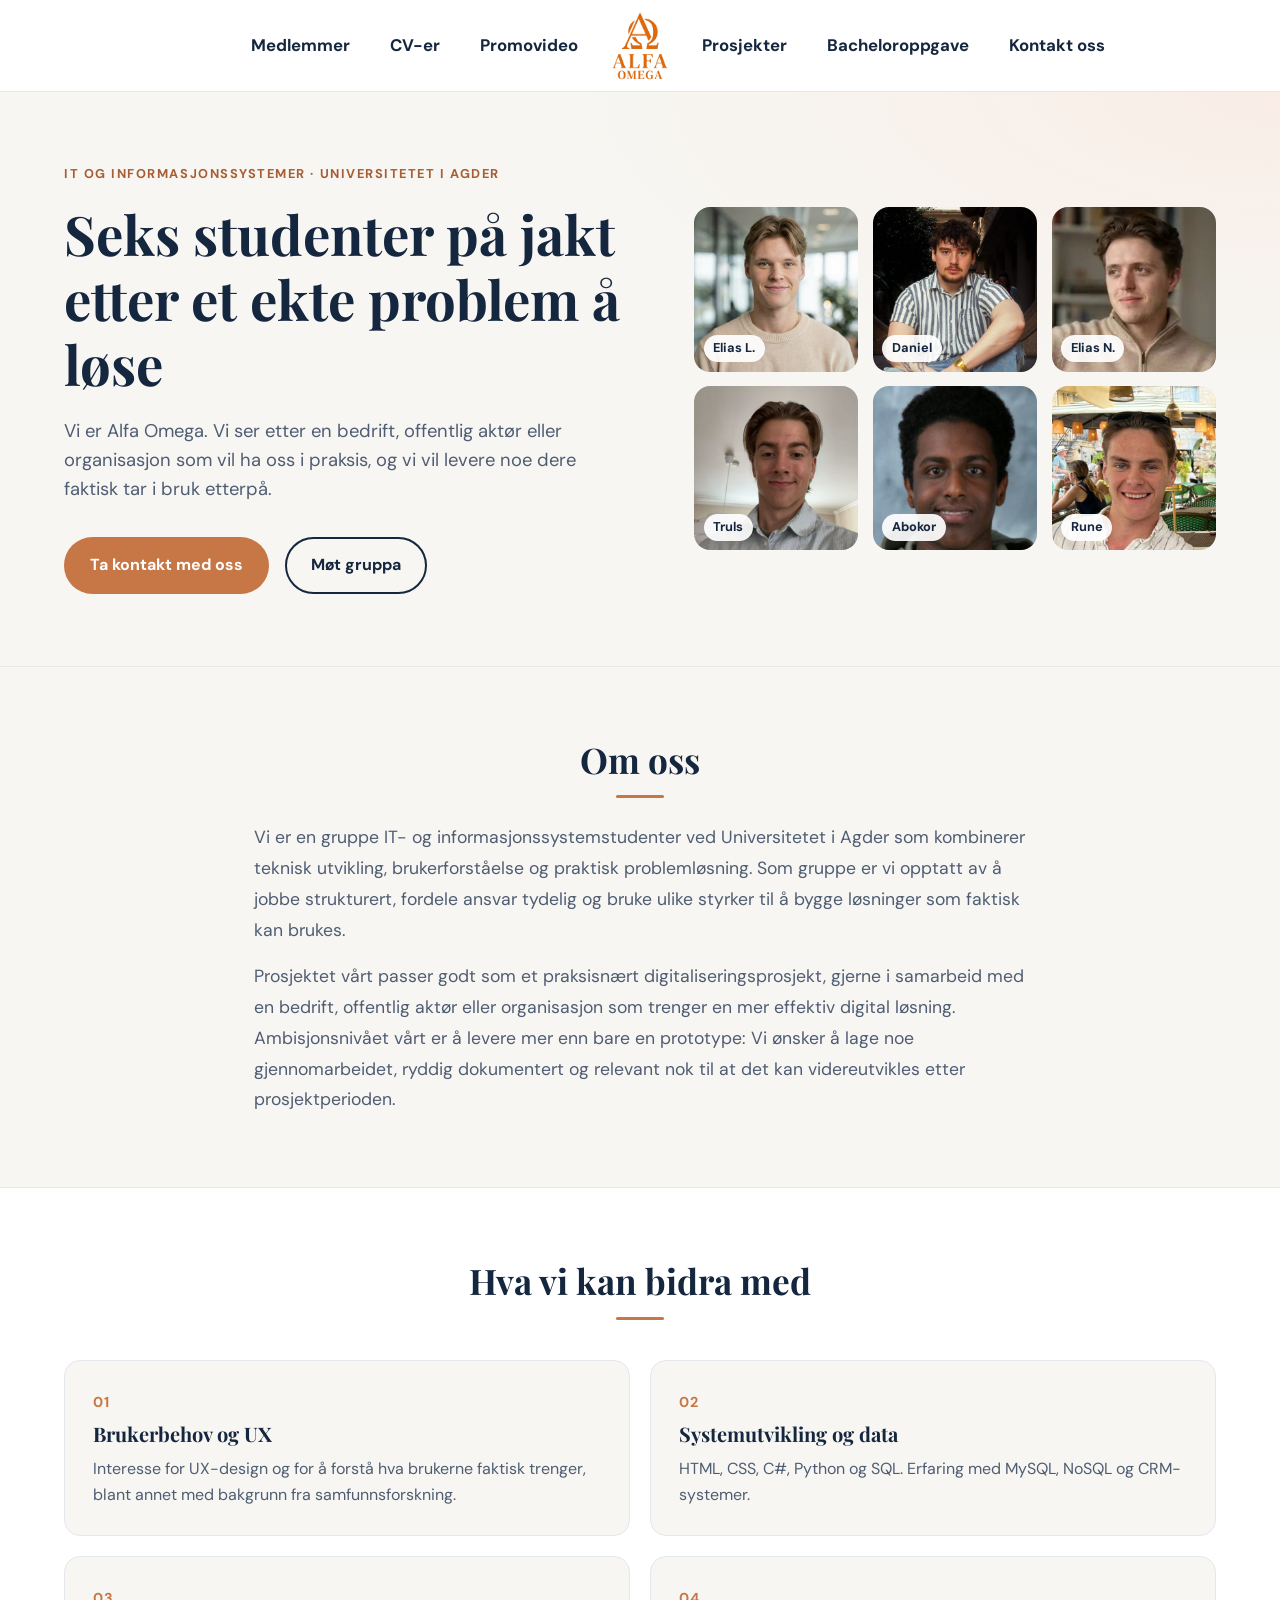
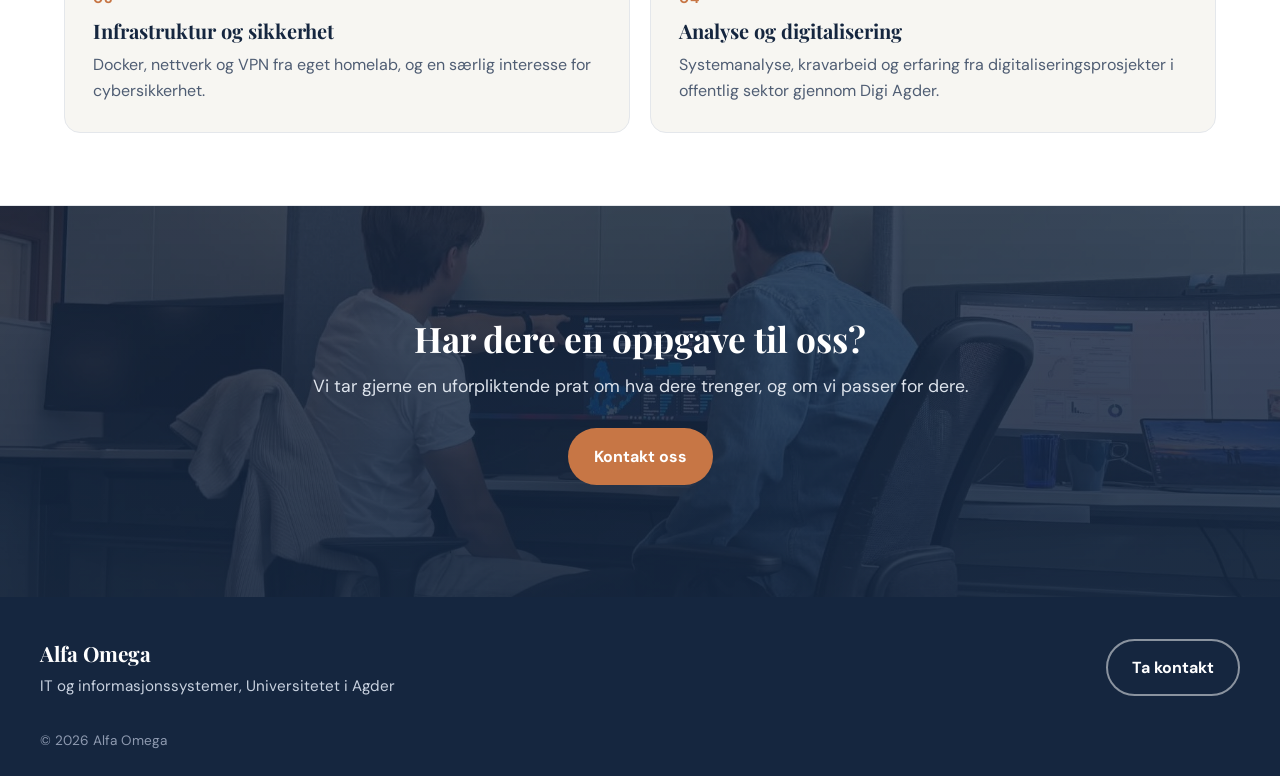
==== index.html @ c310ffa9 "Smooth overganger Smoothere overganger" ====
<!DOCTYPE html>
<html lang="no">
<head>
    <meta charset="utf-8" />
    <meta name="viewport" content="width=device-width, initial-scale=1.0" />
    <title>Alfa Omega | IT-studenter ved UiA som søker praksisbedrift</title>
    <meta name="description" content="Alfa Omega er seks IT- og informasjonssystemstudenter ved Universitetet i Agder som søker praksisbedrift." />
    <meta property="og:title" content="Alfa Omega | IT-studenter ved UiA som søker praksisbedrift" />
    <meta property="og:description" content="Alfa Omega er seks IT- og informasjonssystemstudenter ved Universitetet i Agder som søker praksisbedrift." />
    <meta property="og:image" content="https://thelyng.dev/images/opt/logo.png" />
    <meta property="og:type" content="website" />
    <meta name="theme-color" content="#15263F" />
    <link rel="icon" href="favicon.ico" />
    <link rel="preconnect" href="https://fonts.googleapis.com">
    <link rel="preconnect" href="https://fonts.gstatic.com" crossorigin>
    <link href="https://fonts.googleapis.com/css2?family=DM+Sans:opsz,wght@9..40,400..700&family=Playfair+Display:wght@600;700&display=swap" rel="stylesheet">
    <link rel="stylesheet" href="css/site.css?v=5" />
</head>
<body>
    <a class="skip-link" href="#innhold">Hopp til innhold</a>
    <header class="site-header">
        <div class="header-content">
            <nav class="site-nav site-nav-left" aria-label="Hovedmeny">
                <a href="medlemmer.html">Medlemmer</a>
                <a href="cver.html">CV-er</a>
                <a href="promovideo.html">Promovideo</a>
            </nav>
            <a class="site-logo" href="index.html" aria-label="Alfa Omega, til forsiden">
                <img src="images/opt/logo.png" alt="Alfa Omega" width="337" height="400" />
            </a>
            <nav class="site-nav site-nav-right" aria-label="Hovedmeny, fortsettelse">
                <a href="prosjekter.html">Prosjekter</a>
                <a href="bacheloroppgave.html">Bacheloroppgave</a>
                <a href="kontakt.html">Kontakt oss</a>
            </nav>
            <button class="nav-toggle" type="button" aria-expanded="false" aria-controls="hovedmeny">
                <span class="nav-toggle-bar"></span><span class="visually-hidden">Meny</span>
            </button>
        </div>
        <nav class="mobile-nav" id="hovedmeny" aria-label="Meny">
            <a href="medlemmer.html">Medlemmer</a>
            <a href="cver.html">CV-er</a>
            <a href="promovideo.html">Promovideo</a>
            <a href="prosjekter.html">Prosjekter</a>
            <a href="bacheloroppgave.html">Bacheloroppgave</a>
            <a href="kontakt.html">Kontakt oss</a>
        </nav>
    </header>

    <main id="innhold">
        <section class="hero">
            <div class="hero-inner">
                <div class="hero-text">
                    <p class="eyebrow">IT og informasjonssystemer &middot; Universitetet i Agder</p>
                    <h1>Seks studenter på jakt etter et ekte problem å løse</h1>
                    <p class="lead">Vi er Alfa Omega. Vi ser etter en bedrift, offentlig aktør eller organisasjon som vil ha oss i praksis, og vi vil levere noe dere faktisk tar i bruk etterpå.</p>
                    <div class="hero-actions">
                        <a class="btn btn-primary" href="kontakt.html">Ta kontakt med oss</a>
                        <a class="btn btn-secondary" href="medlemmer.html">Møt gruppa</a>
                    </div>
                </div>
                <div class="face-grid" aria-label="Gruppemedlemmene">
                    <a href="medlemmer.html#elias-lyng" class="face" style="--i:0"><img src="images/opt/elias-lyng-sq.jpg" alt="Elias Lyng" width="480" height="480" loading="eager" /><span>Elias L.</span></a>
                    <a href="medlemmer.html#daniel-tallaksen" class="face" style="--i:1"><img src="images/opt/daniel-tallaksen-sq.jpg" alt="Daniel Tallaksen" width="480" height="480" loading="eager" /><span>Daniel</span></a>
                    <a href="medlemmer.html#elias-norbakk" class="face" style="--i:2"><img src="images/opt/elias-norbakk-sq.jpg" alt="Elias Nikolai Norbakk" width="480" height="480" loading="eager" /><span>Elias N.</span></a>
                    <a href="medlemmer.html#truls-reime" class="face" style="--i:3"><img src="images/opt/truls-reime-sq.jpg" alt="Truls Reime" width="480" height="480" loading="eager" /><span>Truls</span></a>
                    <a href="medlemmer.html#abokor-mahamed" class="face" style="--i:4"><img src="images/opt/abokor-mahamed-sq.jpg" alt="Abokor Osman Mahamed" width="480" height="480" loading="eager" /><span>Abokor</span></a>
                    <a href="medlemmer.html#rune-kvame" class="face" style="--i:5"><img src="images/opt/rune-kvame-sq.jpg" alt="Rune Kvame" width="480" height="480" loading="eager" /><span>Rune</span></a>
                </div>
            </div>
        </section>

        <section class="section about-section">
            <div class="narrow">
                <h2 class="section-title">Om oss</h2>
                <p class="about-text">
                    Vi er en gruppe IT- og informasjonssystemstudenter ved Universitetet i Agder som kombinerer teknisk utvikling,
                    brukerforståelse og praktisk problemløsning. Som gruppe er vi opptatt av å jobbe strukturert, fordele ansvar
                    tydelig og bruke ulike styrker til å bygge løsninger som faktisk kan brukes.
                </p>
                <p class="about-text">
                    Prosjektet vårt passer godt som et praksisnært digitaliseringsprosjekt, gjerne i samarbeid med en bedrift,
                    offentlig aktør eller organisasjon som trenger en mer effektiv digital løsning. Ambisjonsnivået vårt er å levere
                    mer enn bare en prototype: Vi ønsker å lage noe gjennomarbeidet, ryddig dokumentert og relevant nok til at det
                    kan videreutvikles etter prosjektperioden.
                </p>
            </div>
        </section>

        <section class="section skills-section">
            <div class="wide">
                <h2 class="section-title">Hva vi kan bidra med</h2>
                <div class="skill-grid">
                <article class="skill-card">
                    <span class="skill-num">01</span>
                    <h3>Brukerbehov og UX</h3>
                    <p>Interesse for UX-design og for å forstå hva brukerne faktisk trenger, blant annet med bakgrunn fra samfunnsforskning.</p>
                </article>
                <article class="skill-card">
                    <span class="skill-num">02</span>
                    <h3>Systemutvikling og data</h3>
                    <p>HTML, CSS, C#, Python og SQL. Erfaring med MySQL, NoSQL og CRM-systemer.</p>
                </article>
                <article class="skill-card">
                    <span class="skill-num">03</span>
                    <h3>Infrastruktur og sikkerhet</h3>
                    <p>Docker, nettverk og VPN fra eget homelab, og en særlig interesse for cybersikkerhet.</p>
                </article>
                <article class="skill-card">
                    <span class="skill-num">04</span>
                    <h3>Analyse og digitalisering</h3>
                    <p>Systemanalyse, kravarbeid og erfaring fra digitaliseringsprosjekter i offentlig sektor gjennom Digi Agder.</p>
                </article>
                </div>
            </div>
        </section>

        <section class="section cta-band">
            <div class="narrow">
                <h2>Har dere en oppgave til oss?</h2>
                <p>Vi tar gjerne en uforpliktende prat om hva dere trenger, og om vi passer for dere.</p>
                <a class="btn btn-primary" href="kontakt.html">Kontakt oss</a>
            </div>
        </section>
    </main>

    <footer class="site-footer">
        <div class="footer-inner">
            <div>
                <strong>Alfa Omega</strong>
                <p>IT og informasjonssystemer, Universitetet i Agder</p>
            </div>
            <a class="btn btn-ghost-light" href="kontakt.html">Ta kontakt</a>
        </div>
        <p class="footer-copy">&copy; 2026 Alfa Omega</p>
    </footer>

    <script src="js/site.js?v=5"></script>
</body>
</html>
---- css/site.css ----
/* Alfa Omega, felles stilark */

:root {
    --navy: #15263F;
    --navy-2: #1E3354;
    --orange: #C77645;
    --orange-dark: #A85E34;
    --orange-soft: #F9EDE6;
    --text: #4F5D73;
    --muted: #6B7689;
    --line: #E4E7EB;
    --bg: #F7F6F2;
    --white: #FFFFFF;
    --radius: 1rem;
    --shadow: 0 18px 50px rgba(21, 38, 63, .09);
    --serif: 'Playfair Display', Georgia, serif;
    --sans: 'DM Sans', system-ui, -apple-system, 'Segoe UI', sans-serif;
}

*, *::before, *::after { box-sizing: border-box; }

html { scroll-behavior: smooth; }

body {
    margin: 0;
    font-family: var(--sans);
    font-size: 1rem;
    line-height: 1.6;
    color: var(--text);
    background-color: var(--bg);
    -webkit-font-smoothing: antialiased;
}

img { max-width: 100%; height: auto; display: block; }

h1, h2, h3 { color: var(--navy); line-height: 1.2; }

a { color: var(--orange-dark); }

:focus-visible {
    outline: 3px solid var(--orange);
    outline-offset: 3px;
    border-radius: 4px;
}

.visually-hidden {
    position: absolute !important;
    width: 1px; height: 1px;
    overflow: hidden; clip: rect(0 0 0 0);
    white-space: nowrap;
}

.skip-link {
    position: absolute;
    left: 1rem; top: -3rem;
    background: var(--navy); color: var(--white);
    padding: .6rem 1rem; border-radius: .5rem;
    z-index: 100; text-decoration: none;
}
.skip-link:focus { top: 1rem; }

/* Layout helpers */
.wide { max-width: 1200px; margin: 0 auto; padding: 0 1.5rem; }
.narrow { max-width: 820px; margin: 0 auto; padding: 0 1.5rem; }
.stack > * + * { margin-top: 1.5rem; }
.section { padding: 4.5rem 0; }

/* Animations */
@keyframes rise-in {
    from { opacity: 0; transform: translateY(18px); }
    to { opacity: 1; transform: translateY(0); }
}

.hero-text, .face {
    animation: rise-in .7s cubic-bezier(.22, 1, .36, 1) both;
}

/* Myk inntoning når elementer scrolles inn (klassene settes av js/site.js) */
.reveal {
    opacity: 0;
    transform: translate3d(0, 32px, 0);
    transition:
        opacity .55s cubic-bezier(.22, 1, .36, 1),
        transform .55s cubic-bezier(.22, 1, .36, 1);
    transition-delay: var(--delay, 0ms);
}
.reveal.is-visible { opacity: 1; transform: none; }
.reveal:not(.is-visible) { will-change: opacity, transform; }

/* Kortene beholder sin egen hover-animasjon etter at de er vist */
.reveal.is-visible.member-card, .reveal.is-visible.project-card,
.reveal.is-visible.cv-row, .reveal.is-visible.contact-card {
    transition: box-shadow .25s ease, transform .25s ease;
}

.site-header { transition: box-shadow .3s ease; }
.site-header.is-scrolled { box-shadow: 0 6px 24px rgba(21, 38, 63, .08); }


.face { animation-delay: calc(var(--i) * 70ms + 150ms); }

@media (prefers-reduced-motion: reduce) {
    *, *::before, *::after { animation: none !important; transition: none !important; }
    .reveal { opacity: 1 !important; transform: none !important; }
    html { scroll-behavior: auto; }
}

/* Buttons */
.btn {
    display: inline-flex;
    align-items: center;
    gap: .5rem;
    padding: .85rem 1.5rem;
    border-radius: 999px;
    font-family: var(--sans);
    font-weight: 700;
    font-size: 1rem;
    text-decoration: none;
    border: 2px solid transparent;
    transition: background-color .2s, color .2s, border-color .2s, transform .2s;
    cursor: pointer;
}
.btn svg { width: 1.1em; height: 1.1em; }
.btn:hover { transform: translateY(-2px); }
.btn-primary { background: var(--orange); color: var(--white); }
.btn-primary:hover { background: var(--orange-dark); }
.btn-secondary { background: transparent; color: var(--navy); border-color: var(--navy); }
.btn-secondary:hover { background: var(--navy); color: var(--white); }
.btn-ghost-light { color: var(--white); border-color: rgba(255,255,255,.5); }
.btn-ghost-light:hover { background: var(--white); color: var(--navy); }
.btn-small {
    padding: .5rem 1rem; font-size: .9rem;
    background: var(--orange-soft); color: var(--orange-dark);
}
.btn-small:hover { background: var(--orange); color: var(--white); }

.text-link {
    color: var(--orange-dark);
    font-weight: 700;
    text-decoration: none;
    border-bottom: 2px solid var(--orange-soft);
    transition: border-color .2s;
}
.text-link:hover { border-color: var(--orange); }

/* Header */
.site-header {
    position: sticky; top: 0; z-index: 50;
    background-color: #FFFFFF;
    border-bottom: 1px solid var(--line);
}

.header-content {
    display: grid;
    grid-template-columns: 1fr auto 1fr;
    align-items: center;
    gap: 2rem;
    max-width: 1300px;
    margin: 0 auto;
    padding: .6rem 1.5rem;
}

.site-logo img { height: 72px; width: auto; }

.site-nav { display: flex; gap: 2.5rem; }
.site-nav-left { justify-content: flex-end; }
.site-nav-right { justify-content: flex-start; }

.site-nav a, .mobile-nav a {
    text-decoration: none;
    font-weight: 700;
    color: var(--navy);
    font-size: 1.05rem;
    white-space: nowrap;
    position: relative;
    padding: .35rem 0;
}

.site-nav a::after {
    content: '';
    position: absolute; left: 0; bottom: 0;
    width: 100%; height: 2px;
    background-color: var(--orange);
    transform: scaleX(0);
    transform-origin: left;
    transition: transform .25s ease;
}
.site-nav a:hover, .mobile-nav a:hover { color: var(--orange-dark); }
.site-nav a:hover::after, .site-nav a[aria-current="page"]::after { transform: scaleX(1); }
.site-nav a[aria-current="page"], .mobile-nav a[aria-current="page"] { color: var(--orange-dark); }

.nav-toggle {
    display: none;
    width: 44px; height: 44px;
    border: 0; background: transparent;
    cursor: pointer; position: relative;
    justify-self: end;
}
.nav-toggle-bar, .nav-toggle-bar::before, .nav-toggle-bar::after {
    position: absolute; left: 10px; width: 24px; height: 2px;
    background: var(--navy); border-radius: 2px;
    transition: transform .25s, opacity .2s;
}
.nav-toggle-bar { top: 21px; }
.nav-toggle-bar::before, .nav-toggle-bar::after { content: ''; left: 0; }
.nav-toggle-bar::before { top: -7px; }
.nav-toggle-bar::after { top: 7px; }
.nav-toggle[aria-expanded="true"] .nav-toggle-bar { background: transparent; }
.nav-toggle[aria-expanded="true"] .nav-toggle-bar::before { transform: translateY(7px) rotate(45deg); }
.nav-toggle[aria-expanded="true"] .nav-toggle-bar::after { transform: translateY(-7px) rotate(-45deg); }

.mobile-nav { display: none; }

@media (max-width: 1100px) {
    .header-content { gap: 1.25rem; }
    .site-nav { gap: 1.25rem; }
    .site-nav a { font-size: .95rem; }
    .site-logo img { height: 60px; }
}

@media (max-width: 760px) {
    .header-content { grid-template-columns: auto 1fr; }
    .site-nav-left, .site-nav-right { display: none; }
    .site-logo img { height: 52px; }
    .nav-toggle { display: block; }
    .mobile-nav {
        position: absolute; left: 0; right: 0; top: 100%;
        flex-direction: column;
        background: var(--white);
        border-bottom: 1px solid var(--line);
        box-shadow: var(--shadow);
        padding: .5rem 1.5rem 1rem;
    }
    .mobile-nav.is-open { display: flex; }
    .mobile-nav a { padding: .85rem 0; border-bottom: 1px solid var(--line); }
    .mobile-nav a:last-child { border-bottom: 0; }
}

/* Hero */
.hero {
    background:
        radial-gradient(1000px 400px at 100% 0%, var(--orange-soft), transparent 70%),
        var(--bg);
    border-bottom: 1px solid var(--line);
}
.hero-inner {
    max-width: 1200px; margin: 0 auto;
    padding: 4.5rem 1.5rem;
    display: grid;
    grid-template-columns: 1.1fr 1fr;
    gap: 3.5rem;
    align-items: center;
}
.eyebrow {
    text-transform: uppercase;
    letter-spacing: .12em;
    font-size: .8rem;
    font-weight: 700;
    color: var(--orange-dark);
    margin: 0 0 1rem;
}
.hero h1 {
    font-family: var(--serif);
    font-size: clamp(2.2rem, 4.5vw, 3.4rem);
    margin: 0 0 1.25rem;
}
.lead { font-size: 1.15rem; max-width: 34rem; margin: 0 0 2rem; }
.hero-actions { display: flex; gap: 1rem; flex-wrap: wrap; }

.face-grid {
    display: grid;
    grid-template-columns: repeat(3, 1fr);
    gap: .9rem;
}
.face {
    position: relative;
    display: block;
    border-radius: var(--radius);
    overflow: hidden;
    aspect-ratio: 1;
    background: var(--line);
    text-decoration: none;
}
.face:nth-child(3n+2) { transform: translateY(1.5rem); }
.face img { width: 100%; height: 100%; object-fit: cover; transition: transform .4s ease; }
.face span {
    position: absolute; left: .6rem; bottom: .6rem;
    background: rgba(255,255,255,.92);
    color: var(--navy);
    font-weight: 700; font-size: .8rem;
    padding: .2rem .6rem; border-radius: 999px;
}
.face:hover img { transform: scale(1.05); }

@media (max-width: 860px) {
    .hero-inner { grid-template-columns: 1fr; padding: 3rem 1.25rem; gap: 2.5rem; }
    .face:nth-child(3n+2) { transform: none; }
    .face-grid { gap: .6rem; }
}

/* Sections */
.section-title {
    font-family: var(--serif);
    font-size: clamp(1.7rem, 3vw, 2.2rem);
    text-align: center;
    margin: 0 0 1.5rem;
}
.section-title::after {
    content: '';
    display: block;
    width: 48px; height: 3px;
    margin: .9rem auto 0;
    background: var(--orange);
    border-radius: 2px;
}

.about-text { font-size: 1.1rem; line-height: 1.75; margin: 0; }
.about-text + .about-text { margin-top: 1rem; }

.skills-section { background: var(--white); border-top: 1px solid var(--line); border-bottom: 1px solid var(--line); }
.skill-grid {
    display: grid;
    grid-template-columns: repeat(2, 1fr);
    gap: 1.25rem;
    margin-top: 2.5rem;
}
.skill-card {
    background: var(--bg);
    border: 1px solid var(--line);
    border-radius: var(--radius);
    padding: 1.75rem;
}
.skill-card h3 { font-family: var(--serif); font-size: 1.25rem; margin: .5rem 0 .6rem; }
.skill-card p { margin: 0; }
.skill-num { font-weight: 700; color: var(--orange); font-size: .9rem; letter-spacing: .08em; }
.skill-who { margin-top: 1rem !important; font-size: .85rem; color: var(--muted); font-weight: 700; }

.cta-band {
    background:
        linear-gradient(rgba(21, 38, 63, .80), rgba(21, 38, 63, .90)),
        url('../images/opt/praksis.jpg') center 45% / cover no-repeat,
        var(--navy);
    color: #DDE3EC;
    text-align: center;
    padding: 7rem 0;
}
.cta-band h2 { color: var(--white); font-family: var(--serif); font-size: clamp(1.7rem, 3vw, 2.2rem); margin: 0 0 .75rem; }
.cta-band p { margin: 0 0 1.75rem; font-size: 1.1rem; }

/* Page head */
.page-head { text-align: center; padding: 3.5rem 1.5rem 2.5rem; }
.page-title {
    font-family: var(--serif);
    font-size: clamp(2rem, 4vw, 2.75rem);
    margin: 0;
}
.page-intro { max-width: 38rem; margin: 1rem auto 0; font-size: 1.1rem; }
main { padding-bottom: 0; }
.page-head + .wide, .page-head + .narrow, .page-head + .cv-list { padding-bottom: 4.5rem; }

/* Members */
.member-card {
    display: flex;
    gap: 2.25rem;
    align-items: flex-start;
    padding: 2rem;
    background: var(--white);
    border: 1px solid var(--line);
    border-radius: var(--radius);
    transition: box-shadow .25s ease, transform .25s ease;
    scroll-margin-top: 110px;
}
.member-card:hover { box-shadow: var(--shadow); transform: translateY(-3px); }
.member-card:target { border-color: var(--orange); box-shadow: 0 0 0 3px var(--orange-soft); }

.member-photo-col { display: flex; flex-direction: column; align-items: center; flex-shrink: 0; }
.member-photo { width: 180px; height: 180px; object-fit: cover; border-radius: .75rem; }

.member-info { flex: 1; min-width: 0; }
.member-name { font-family: var(--serif); font-size: 1.6rem; margin: 0 0 .25rem; }
.member-role { color: var(--orange-dark); font-weight: 700; margin: 0 0 1rem; }
.member-bio { margin: 0 0 1rem; }

.social-links { display: flex; gap: .6rem; margin-top: 1rem; }
.social-links a {
    display: grid; place-items: center;
    width: 40px; height: 40px;
    border-radius: 50%;
    color: var(--navy);
    background: var(--bg);
    border: 1px solid var(--line);
    transition: background-color .2s, color .2s;
}
.social-links a svg { width: 18px; height: 18px; }
.social-links a:hover { background: var(--navy); color: var(--white); }

@media (max-width: 680px) {
    .member-card { flex-direction: column; align-items: center; text-align: center; padding: 1.5rem; }
    .member-photo { width: 150px; height: 150px; }
    .member-bio { text-align: left; }
}

/* CV and contact lists */
.cv-list, .contact-list {
    max-width: 820px; margin: 0 auto;
    padding: 0 1.5rem;
    display: flex; flex-direction: column; gap: 1rem;
}
.contact-list { padding: 0; }
.cv-row, .contact-card {
    display: flex;
    align-items: center;
    gap: 1.25rem;
    background: var(--white);
    border: 1px solid var(--line);
    border-radius: var(--radius);
    padding: 1rem 1.5rem;
    transition: box-shadow .25s ease, transform .25s ease;
}
.cv-row:hover, .contact-card:hover { box-shadow: var(--shadow); transform: translateY(-3px); }
.cv-avatar { width: 56px; height: 56px; border-radius: 50%; object-fit: cover; flex-shrink: 0; }
.cv-meta { flex: 1; display: flex; flex-direction: column; min-width: 0; }
.cv-name { font-weight: 700; color: var(--navy); font-size: 1.05rem; }
.cv-focus { font-size: .9rem; color: var(--muted); }
.cv-actions { display: flex; align-items: center; gap: 1.25rem; }

@media (max-width: 560px) {
    .cv-row, .contact-card { flex-wrap: wrap; padding: 1rem; }
    .cv-actions, .contact-card .btn { width: 100%; justify-content: flex-end; }
    .contact-card .btn { justify-content: center; }
}

/* Projects */
.project-section + .project-section { margin-top: 3rem; }
.project-section-title {
    font-family: var(--serif);
    font-size: 1.5rem;
    margin: 0 0 1.25rem;
    padding-bottom: .5rem;
    border-bottom: 2px solid var(--orange);
    display: inline-block;
}
.project-section { text-align: center; }
.project-grid {
    display: flex;
    flex-wrap: wrap;
    justify-content: center;
    gap: 1.25rem;
    text-align: left;
}
.project-grid .project-card { flex: 0 1 380px; }
.project-card {
    display: flex; flex-direction: column;
    background: var(--white);
    border: 1px solid var(--line);
    border-top: 4px solid var(--orange);
    border-radius: var(--radius);
    padding: 1.75rem;
    transition: box-shadow .25s ease, transform .25s ease;
}
.project-card:hover { box-shadow: var(--shadow); transform: translateY(-3px); }
.project-tag {
    align-self: flex-start;
    font-size: .75rem; font-weight: 700; letter-spacing: .06em; text-transform: uppercase;
    color: var(--orange-dark); background: var(--orange-soft);
    padding: .25rem .65rem; border-radius: 999px;
}
.project-name { font-family: var(--serif); font-size: 1.3rem; margin: 1rem 0 .5rem; }
.project-description { margin: 0 0 1.25rem; flex: 1; }
.project-who { margin: 0; font-size: .85rem; font-weight: 700; color: var(--muted); }

/* Coming soon */
.soon-card {
    background: var(--white);
    border: 1px dashed #CDD3DC;
    border-radius: var(--radius);
    padding: 2.5rem 2rem;
    text-align: center;
}
.soon-card p { font-size: 1.1rem; margin: 0 0 1.5rem; }
.soon-card .soon-label {
    font-size: .8rem; font-weight: 700; letter-spacing: .12em; text-transform: uppercase;
    color: var(--orange-dark); margin-bottom: .75rem;
}

/* Footer */
.site-footer { background: var(--navy); color: #C9D2E0; padding: 2.5rem 1.5rem 1.5rem; }
.footer-inner {
    max-width: 1200px; margin: 0 auto;
    display: flex; justify-content: space-between; align-items: center; gap: 1.5rem; flex-wrap: wrap;
}
.footer-inner strong { color: var(--white); font-family: var(--serif); font-size: 1.3rem; }
.footer-inner p { margin: .25rem 0 0; font-size: .95rem; }
.footer-copy { max-width: 1200px; margin: 2rem auto 0; font-size: .85rem; color: #8E9AB0; }

@media (max-width: 640px) {
    .skill-grid { grid-template-columns: 1fr; }
}
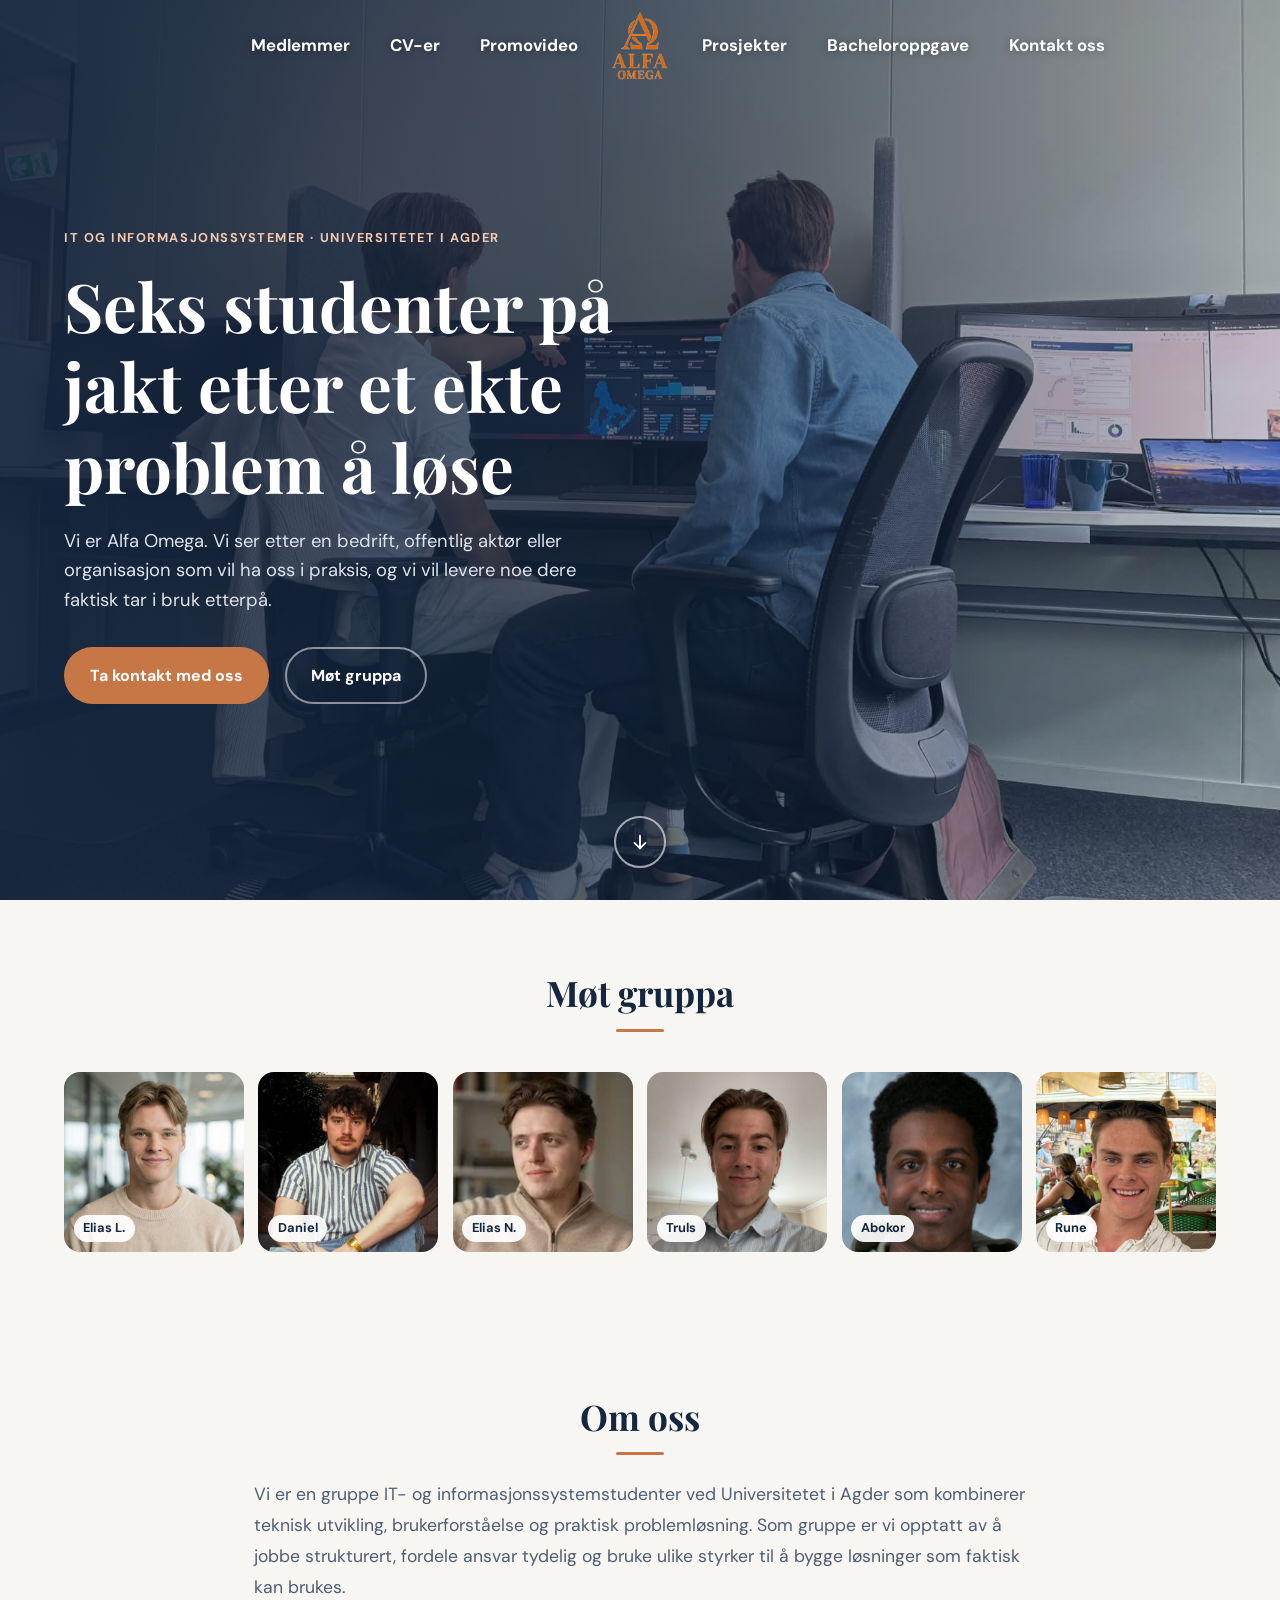
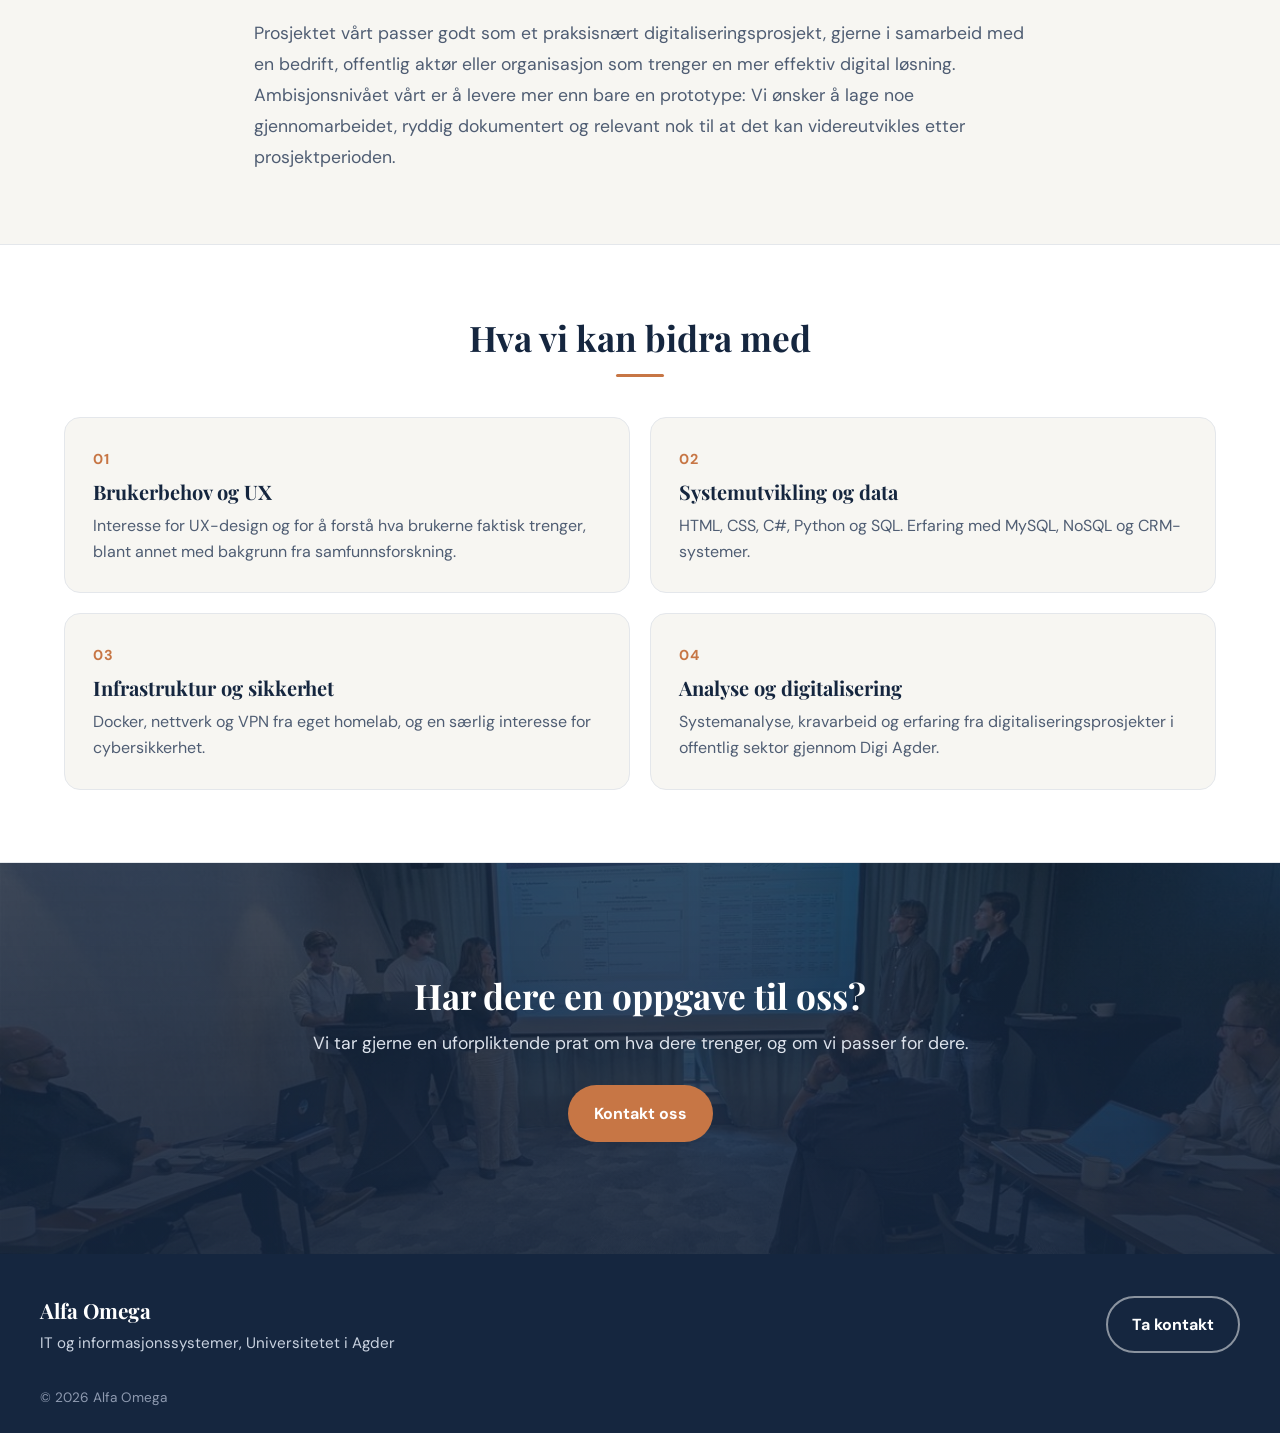
==== commit 7054dc5a: "ny forside ny forside" ====
--- a/index.html
+++ b/index.html
@@ -14,11 +14,11 @@
     <link rel="preconnect" href="https://fonts.googleapis.com">
     <link rel="preconnect" href="https://fonts.gstatic.com" crossorigin>
     <link href="https://fonts.googleapis.com/css2?family=DM+Sans:opsz,wght@9..40,400..700&family=Playfair+Display:wght@600;700&display=swap" rel="stylesheet">
-    <link rel="stylesheet" href="css/site.css?v=5" />
+    <link rel="stylesheet" href="css/site.css?v=11" />
 </head>
 <body>
     <a class="skip-link" href="#innhold">Hopp til innhold</a>
-    <header class="site-header">
+    <header class="site-header site-header--overlay">
         <div class="header-content">
             <nav class="site-nav site-nav-left" aria-label="Hovedmeny">
                 <a href="medlemmer.html">Medlemmer</a>
@@ -48,7 +48,7 @@
     </header>
 
     <main id="innhold">
-        <section class="hero">
+        <section class="hero hero--photo">
             <div class="hero-inner">
                 <div class="hero-text">
                     <p class="eyebrow">IT og informasjonssystemer &middot; Universitetet i Agder</p>
@@ -56,10 +56,19 @@
                     <p class="lead">Vi er Alfa Omega. Vi ser etter en bedrift, offentlig aktør eller organisasjon som vil ha oss i praksis, og vi vil levere noe dere faktisk tar i bruk etterpå.</p>
                     <div class="hero-actions">
                         <a class="btn btn-primary" href="kontakt.html">Ta kontakt med oss</a>
-                        <a class="btn btn-secondary" href="medlemmer.html">Møt gruppa</a>
+                        <a class="btn btn-ghost-light" href="medlemmer.html">Møt gruppa</a>
                     </div>
                 </div>
-                <div class="face-grid" aria-label="Gruppemedlemmene">
+            </div>
+            <a class="scroll-down" href="#gruppa" aria-label="Scroll ned til gruppa">
+                <svg viewBox="0 0 24 24" aria-hidden="true"><path fill="none" stroke="currentColor" stroke-width="2" stroke-linecap="round" stroke-linejoin="round" d="M12 5v14m0 0 6-6m-6 6-6-6"/></svg>
+            </a>
+        </section>
+
+        <section class="section team-section" id="gruppa">
+            <div class="wide">
+                <h2 class="section-title">Møt gruppa</h2>
+                <div class="face-grid face-grid--row" aria-label="Gruppemedlemmene">
                     <a href="medlemmer.html#elias-lyng" class="face" style="--i:0"><img src="images/opt/elias-lyng-sq.jpg" alt="Elias Lyng" width="480" height="480" loading="eager" /><span>Elias L.</span></a>
                     <a href="medlemmer.html#daniel-tallaksen" class="face" style="--i:1"><img src="images/opt/daniel-tallaksen-sq.jpg" alt="Daniel Tallaksen" width="480" height="480" loading="eager" /><span>Daniel</span></a>
                     <a href="medlemmer.html#elias-norbakk" class="face" style="--i:2"><img src="images/opt/elias-norbakk-sq.jpg" alt="Elias Nikolai Norbakk" width="480" height="480" loading="eager" /><span>Elias N.</span></a>
@@ -135,6 +144,6 @@
         <p class="footer-copy">&copy; 2026 Alfa Omega</p>
     </footer>
 
-    <script src="js/site.js?v=5"></script>
+    <script src="js/site.js?v=11"></script>
 </body>
 </html>
--- a/css/site.css
+++ b/css/site.css
@@ -338,7 +338,7 @@
 .cta-band {
     background:
         linear-gradient(rgba(21, 38, 63, .80), rgba(21, 38, 63, .90)),
-        url('../images/opt/praksis.jpg') center 45% / cover no-repeat,
+        url('../images/opt/presentasjon.jpg') center 40% / cover no-repeat,
         var(--navy);
     color: #DDE3EC;
     text-align: center;
@@ -496,3 +496,91 @@
 @media (max-width: 640px) {
     .skill-grid { grid-template-columns: 1fr; }
 }
+
+/* Toppbilde på prosjektsiden */
+.page-head-photo {
+    background:
+        linear-gradient(rgba(21, 38, 63, .72), rgba(21, 38, 63, .86)),
+        url('../images/opt/presentasjon.jpg') center 35% / cover no-repeat,
+        var(--navy);
+    padding: 7rem 1.5rem 6rem;
+    margin-bottom: 3.5rem;
+}
+.page-head-photo .page-title { color: var(--white); }
+.page-head-photo .page-intro { color: #DDE3EC; }
+@media (max-width: 680px) {
+    .page-head-photo { padding: 4.5rem 1.25rem 4rem; margin-bottom: 2.5rem; }
+}
+
+.cv-pending {
+    font-size: .85rem; font-weight: 700;
+    color: var(--muted);
+    background: var(--bg);
+    border: 1px dashed #CDD3DC;
+    padding: .45rem .9rem; border-radius: 999px;
+}
+
+/* Forside: stort bilde bak toppen, menyen ligger oppå bildet */
+.site-header--overlay {
+    position: fixed; left: 0; right: 0; top: 0;
+    background-color: transparent;
+    border-bottom-color: transparent;
+    transition: background-color .3s ease, box-shadow .3s ease, border-color .3s ease;
+}
+.site-header--overlay:not(.is-scrolled) .site-nav a { color: var(--white); text-shadow: 0 1px 8px rgba(0,0,0,.35); }
+.site-header--overlay:not(.is-scrolled) .site-nav a:hover,
+.site-header--overlay:not(.is-scrolled) .site-nav a[aria-current="page"] { color: #F3C9AE; }
+.site-header--overlay:not(.is-scrolled) .nav-toggle-bar,
+.site-header--overlay:not(.is-scrolled) .nav-toggle-bar::before,
+.site-header--overlay:not(.is-scrolled) .nav-toggle-bar::after { background: var(--white); }
+.site-header--overlay:not(.is-scrolled) .nav-toggle[aria-expanded="true"] .nav-toggle-bar { background: transparent; }
+.site-header--overlay.is-scrolled { background-color: var(--white); border-bottom-color: var(--line); }
+
+.hero--photo {
+    position: relative;
+    min-height: 100vh;
+    min-height: 100svh;
+    display: flex;
+    align-items: center;
+    color: #E6EBF2;
+    border-bottom: 0;
+    background:
+        linear-gradient(90deg, rgba(21, 38, 63, .92) 0%, rgba(21, 38, 63, .72) 45%, rgba(21, 38, 63, .25) 100%),
+        url('../images/opt/praksis.jpg') 70% center / cover no-repeat,
+        var(--navy);
+}
+.hero--photo .hero-inner { display: block; width: 100%; padding-top: 8rem; padding-bottom: 6rem; }
+.hero--photo .hero-text { max-width: 640px; }
+.hero--photo h1 { color: var(--white); font-size: clamp(2.4rem, 5.5vw, 4.2rem); }
+.hero--photo .eyebrow { color: #F3C9AE; }
+.hero--photo .lead { color: #DDE3EC; }
+
+.scroll-down {
+    position: absolute; left: 50%; bottom: 2rem;
+    transform: translateX(-50%);
+    width: 52px; height: 52px;
+    display: grid; place-items: center;
+    border: 2px solid rgba(255,255,255,.6);
+    border-radius: 50%;
+    color: var(--white);
+    animation: bob 2.2s ease-in-out infinite;
+}
+.scroll-down svg { width: 22px; height: 22px; }
+.scroll-down:hover { background: rgba(255,255,255,.12); }
+@keyframes bob { 0%, 100% { transform: translate(-50%, 0); } 50% { transform: translate(-50%, 6px); } }
+
+.team-section { background: var(--bg); }
+.face-grid--row { grid-template-columns: repeat(6, 1fr); margin-top: 2.5rem; }
+.face-grid--row .face:nth-child(3n+2) { transform: none; }
+@media (max-width: 960px) { .face-grid--row { grid-template-columns: repeat(3, 1fr); } }
+
+@media (max-width: 760px) {
+    .hero--photo {
+        background:
+            linear-gradient(180deg, rgba(21, 38, 63, .78), rgba(21, 38, 63, .9)),
+            url('../images/opt/praksis.jpg') 65% center / cover no-repeat,
+            var(--navy);
+    }
+    .hero--photo .hero-inner { padding-top: 7rem; }
+}
+
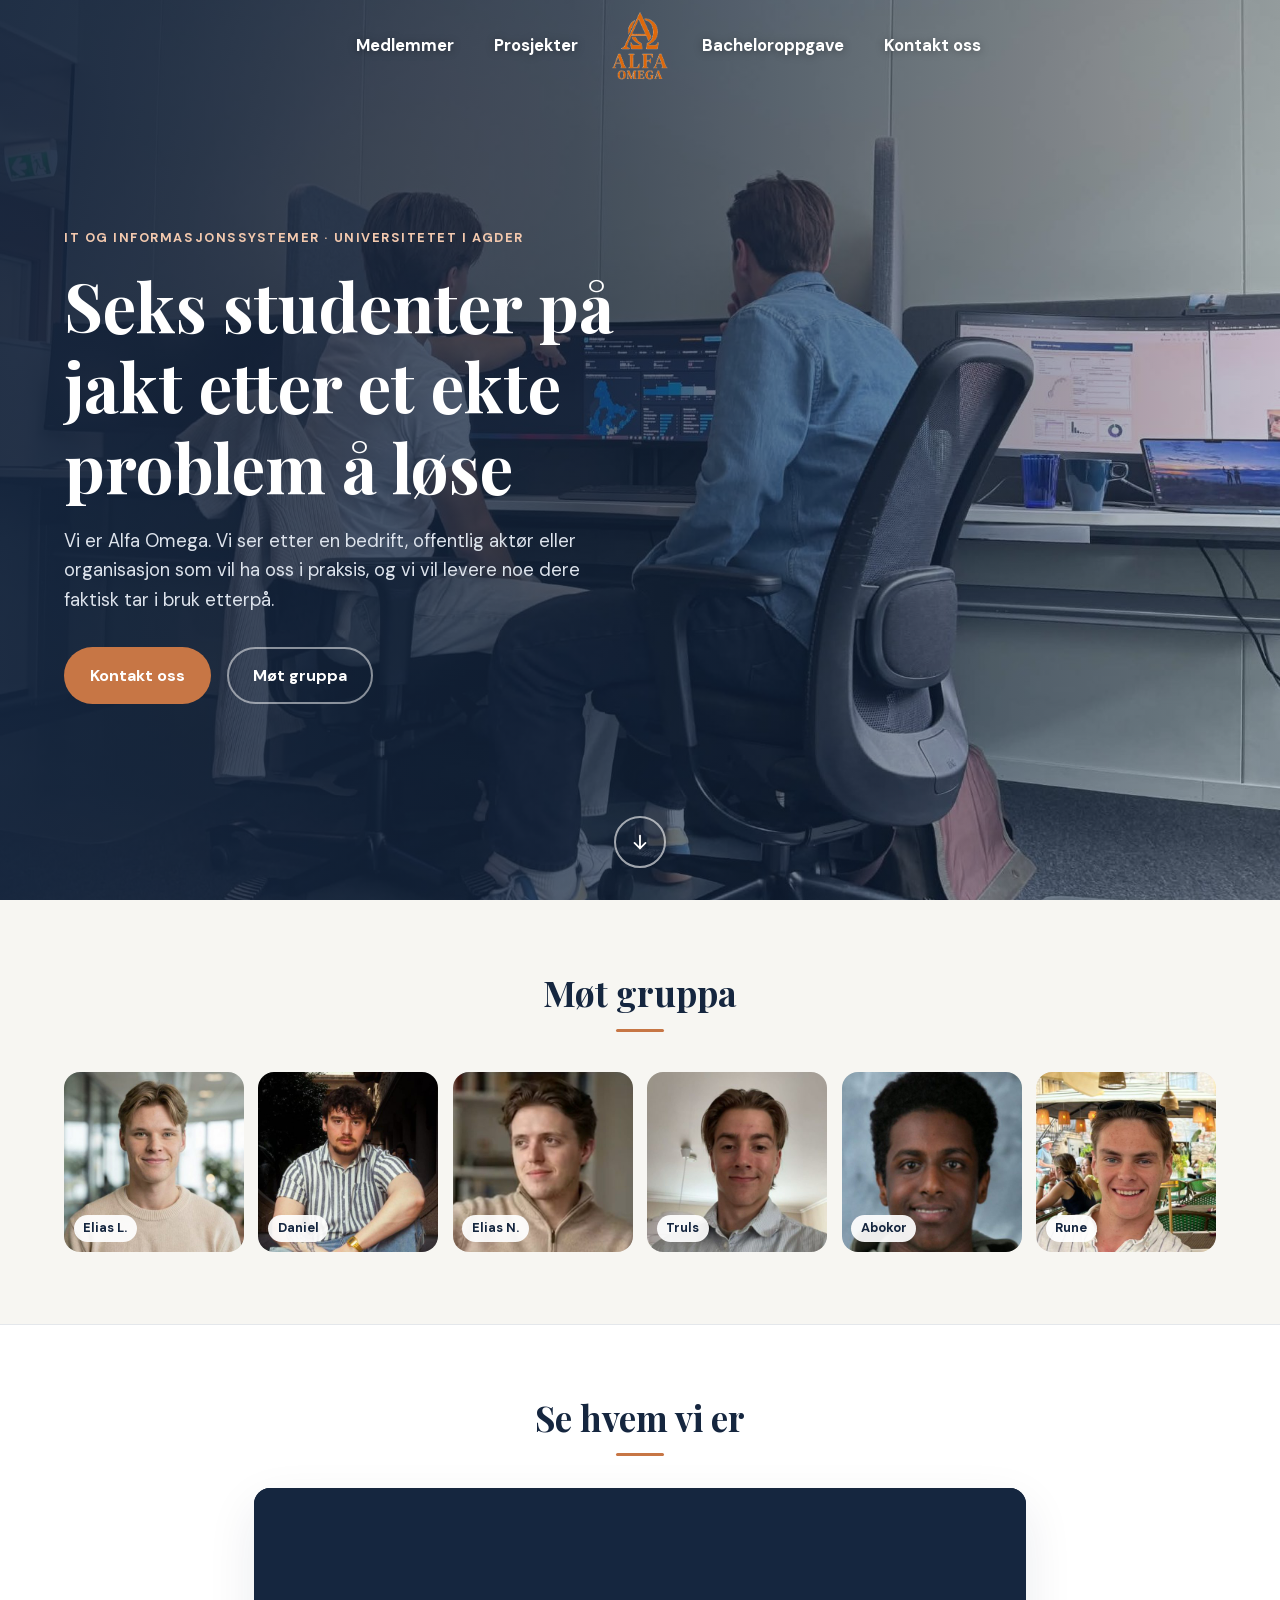
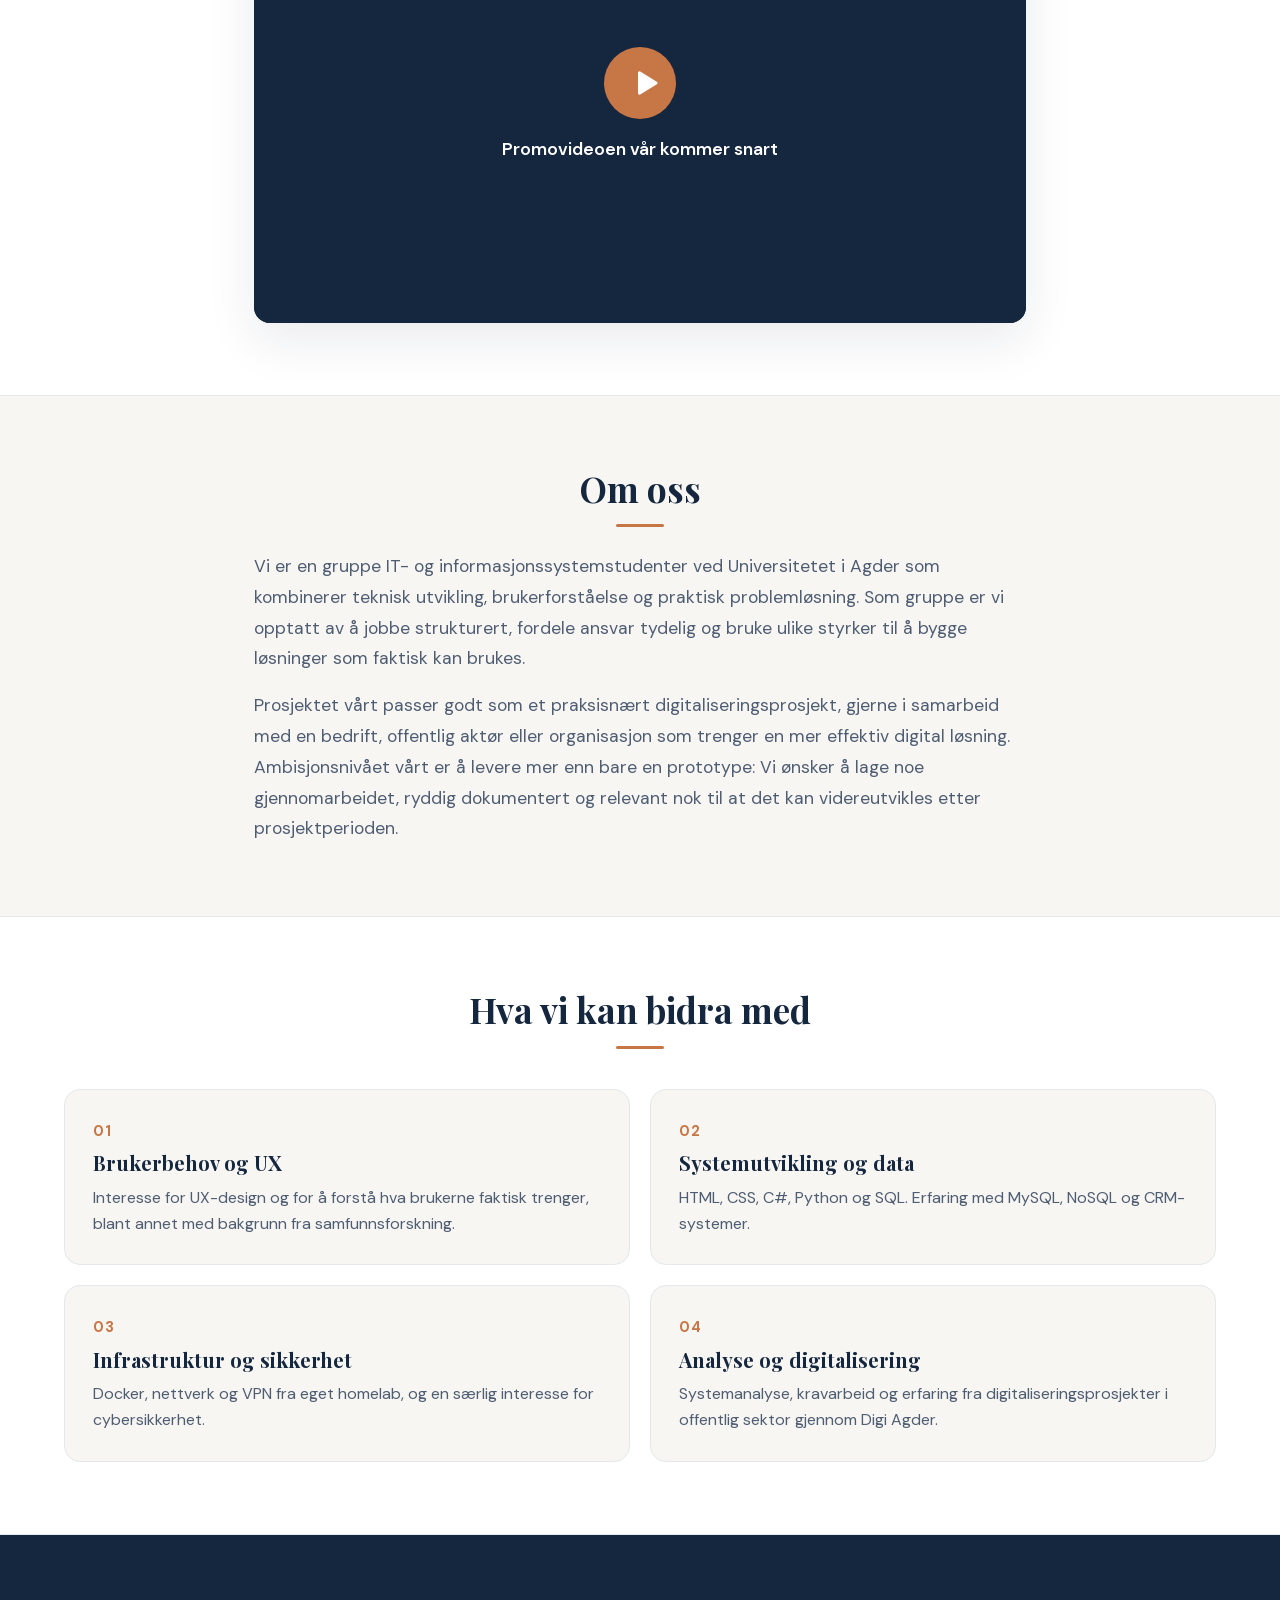
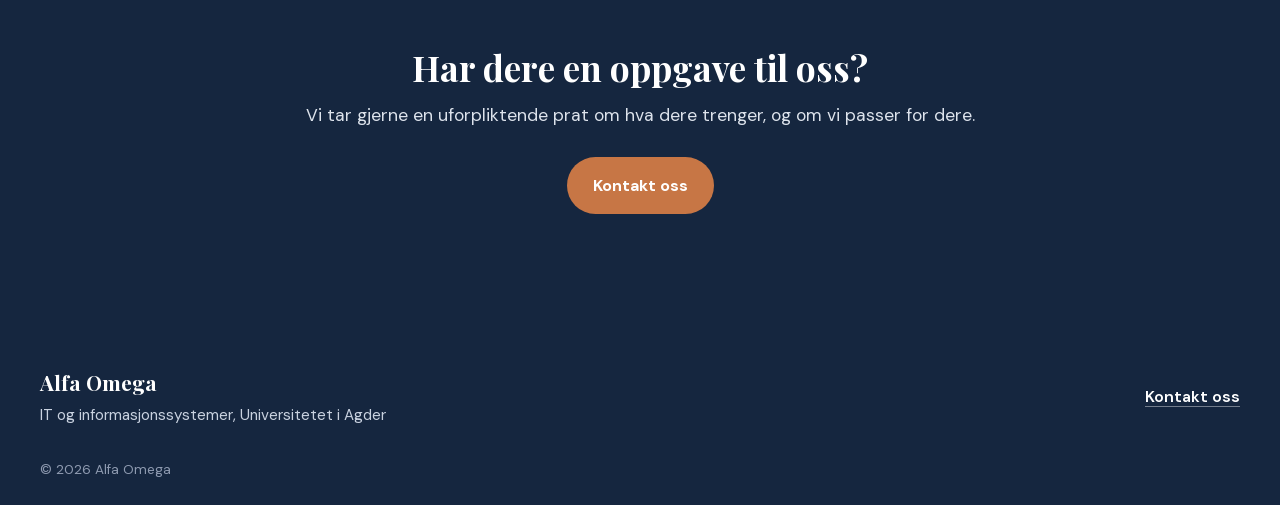
==== commit dea62e7b: "Opprydding og forbedringer av nettsiden - Fjerner CV-siden, promovideosiden og alle CV-filer - Menye" ====
--- a/index.html
+++ b/index.html
@@ -10,11 +10,13 @@
     <meta property="og:image" content="https://thelyng.dev/images/opt/logo.png" />
     <meta property="og:type" content="website" />
     <meta name="theme-color" content="#15263F" />
-    <link rel="icon" href="favicon.ico" />
-    <link rel="preconnect" href="https://fonts.googleapis.com">
-    <link rel="preconnect" href="https://fonts.gstatic.com" crossorigin>
-    <link href="https://fonts.googleapis.com/css2?family=DM+Sans:opsz,wght@9..40,400..700&family=Playfair+Display:wght@600;700&display=swap" rel="stylesheet">
-    <link rel="stylesheet" href="css/site.css?v=11" />
+    <link rel="icon" href="favicon.ico?v=2" sizes="any" />
+    <link rel="icon" href="images/favicon-32.png?v=2" type="image/png" sizes="32x32" />
+    <link rel="icon" href="images/icon-192.png?v=2" type="image/png" sizes="192x192" />
+    <link rel="apple-touch-icon" href="images/apple-touch-icon.png?v=2" />
+    <link rel="preload" href="fonts/dm-sans-latin.woff2" as="font" type="font/woff2" crossorigin>
+    <link rel="preload" href="fonts/playfair-display-latin.woff2" as="font" type="font/woff2" crossorigin>
+    <link rel="stylesheet" href="css/site.css?v=15" />
 </head>
 <body>
     <a class="skip-link" href="#innhold">Hopp til innhold</a>
@@ -22,14 +24,12 @@
         <div class="header-content">
             <nav class="site-nav site-nav-left" aria-label="Hovedmeny">
                 <a href="medlemmer.html">Medlemmer</a>
-                <a href="cver.html">CV-er</a>
-                <a href="promovideo.html">Promovideo</a>
+                <a href="prosjekter.html">Prosjekter</a>
             </nav>
             <a class="site-logo" href="index.html" aria-label="Alfa Omega, til forsiden">
                 <img src="images/opt/logo.png" alt="Alfa Omega" width="337" height="400" />
             </a>
             <nav class="site-nav site-nav-right" aria-label="Hovedmeny, fortsettelse">
-                <a href="prosjekter.html">Prosjekter</a>
                 <a href="bacheloroppgave.html">Bacheloroppgave</a>
                 <a href="kontakt.html">Kontakt oss</a>
             </nav>
@@ -39,8 +39,6 @@
         </div>
         <nav class="mobile-nav" id="hovedmeny" aria-label="Meny">
             <a href="medlemmer.html">Medlemmer</a>
-            <a href="cver.html">CV-er</a>
-            <a href="promovideo.html">Promovideo</a>
             <a href="prosjekter.html">Prosjekter</a>
             <a href="bacheloroppgave.html">Bacheloroppgave</a>
             <a href="kontakt.html">Kontakt oss</a>
@@ -55,7 +53,7 @@
                     <h1>Seks studenter på jakt etter et ekte problem å løse</h1>
                     <p class="lead">Vi er Alfa Omega. Vi ser etter en bedrift, offentlig aktør eller organisasjon som vil ha oss i praksis, og vi vil levere noe dere faktisk tar i bruk etterpå.</p>
                     <div class="hero-actions">
-                        <a class="btn btn-primary" href="kontakt.html">Ta kontakt med oss</a>
+                        <a class="btn btn-primary" href="kontakt.html">Kontakt oss</a>
                         <a class="btn btn-ghost-light" href="medlemmer.html">Møt gruppa</a>
                     </div>
                 </div>
@@ -75,6 +73,22 @@
                     <a href="medlemmer.html#truls-reime" class="face" style="--i:3"><img src="images/opt/truls-reime-sq.jpg" alt="Truls Reime" width="480" height="480" loading="eager" /><span>Truls</span></a>
                     <a href="medlemmer.html#abokor-mahamed" class="face" style="--i:4"><img src="images/opt/abokor-mahamed-sq.jpg" alt="Abokor Osman Mahamed" width="480" height="480" loading="eager" /><span>Abokor</span></a>
                     <a href="medlemmer.html#rune-kvame" class="face" style="--i:5"><img src="images/opt/rune-kvame-sq.jpg" alt="Rune Kvame" width="480" height="480" loading="eager" /><span>Rune</span></a>
+                </div>
+            </div>
+        </section>
+
+        <section class="section video-section" id="video">
+            <div class="narrow">
+                <h2 class="section-title">Se hvem vi er</h2>
+                <div class="video-frame">
+                    <!-- Når videoen er klar, bytt ut hele <div class="video-placeholder"> med for eksempel:
+                    <iframe src="https://www.youtube-nocookie.com/embed/VIDEO-ID" title="Promovideo fra Alfa Omega"
+                        allow="accelerometer; encrypted-media; gyroscope; picture-in-picture" allowfullscreen loading="lazy"></iframe>
+                    -->
+                    <div class="video-placeholder">
+                        <svg viewBox="0 0 24 24" aria-hidden="true"><path fill="currentColor" d="M8 5.14v13.72a1 1 0 0 0 1.5.86l11.04-6.86a1 1 0 0 0 0-1.72L9.5 4.28A1 1 0 0 0 8 5.14Z"/></svg>
+                        <p>Promovideoen vår kommer snart</p>
+                    </div>
                 </div>
             </div>
         </section>
@@ -139,11 +153,11 @@
                 <strong>Alfa Omega</strong>
                 <p>IT og informasjonssystemer, Universitetet i Agder</p>
             </div>
-            <a class="btn btn-ghost-light" href="kontakt.html">Ta kontakt</a>
+            <a class="footer-link" href="kontakt.html">Kontakt oss</a>
         </div>
         <p class="footer-copy">&copy; 2026 Alfa Omega</p>
     </footer>
 
-    <script src="js/site.js?v=11"></script>
+    <script src="js/site.js?v=15"></script>
 </body>
 </html>
--- a/css/site.css
+++ b/css/site.css
@@ -1,4 +1,45 @@
 /* Alfa Omega, felles stilark */
+
+/* Fonter lastes fra egen server (ikke Google) av personvernhensyn */
+/* DM Sans, latin-ext */
+@font-face {
+    font-family: 'DM Sans';
+    font-style: normal;
+    font-weight: 400 700;
+    font-display: swap;
+    src: url('../fonts/dm-sans-latin-ext.woff2') format('woff2');
+    unicode-range: U+0100-02BA, U+02BD-02C5, U+02C7-02CC, U+02CE-02D7, U+02DD-02FF, U+0304, U+0308, U+0329, U+1D00-1DBF, U+1E00-1E9F, U+1EF2-1EFF, U+2020, U+20A0-20AB, U+20AD-20C4, U+2113, U+2C60-2C7F, U+A720-A7FF;
+}
+
+/* DM Sans, latin */
+@font-face {
+    font-family: 'DM Sans';
+    font-style: normal;
+    font-weight: 400 700;
+    font-display: swap;
+    src: url('../fonts/dm-sans-latin.woff2') format('woff2');
+    unicode-range: U+0000-00FF, U+0131, U+0152-0153, U+02BB-02BC, U+02C6, U+02DA, U+02DC, U+0304, U+0308, U+0329, U+2000-206F, U+20AC, U+2122, U+2191, U+2193, U+2212, U+2215, U+FEFF, U+FFFD;
+}
+
+/* Playfair Display, latin-ext */
+@font-face {
+    font-family: 'Playfair Display';
+    font-style: normal;
+    font-weight: 600 700;
+    font-display: swap;
+    src: url('../fonts/playfair-display-latin-ext.woff2') format('woff2');
+    unicode-range: U+0100-02BA, U+02BD-02C5, U+02C7-02CC, U+02CE-02D7, U+02DD-02FF, U+0304, U+0308, U+0329, U+1D00-1DBF, U+1E00-1E9F, U+1EF2-1EFF, U+2020, U+20A0-20AB, U+20AD-20C4, U+2113, U+2C60-2C7F, U+A720-A7FF;
+}
+
+/* Playfair Display, latin */
+@font-face {
+    font-family: 'Playfair Display';
+    font-style: normal;
+    font-weight: 600 700;
+    font-display: swap;
+    src: url('../fonts/playfair-display-latin.woff2') format('woff2');
+    unicode-range: U+0000-00FF, U+0131, U+0152-0153, U+02BB-02BC, U+02C6, U+02DA, U+02DC, U+0304, U+0308, U+0329, U+2000-206F, U+20AC, U+2122, U+2191, U+2193, U+2212, U+2215, U+FEFF, U+FFFD;
+}
 
 :root {
     --navy: #15263F;
@@ -29,7 +70,10 @@
     color: var(--text);
     background-color: var(--bg);
     -webkit-font-smoothing: antialiased;
-}
+    /* Footer holder seg nederst også på korte sider */
+    display: flex; flex-direction: column; min-height: 100vh;
+}
+body > main { flex: 1 0 auto; }
 
 img { max-width: 100%; height: auto; display: block; }
 
@@ -88,8 +132,7 @@
 .reveal:not(.is-visible) { will-change: opacity, transform; }
 
 /* Kortene beholder sin egen hover-animasjon etter at de er vist */
-.reveal.is-visible.member-card, .reveal.is-visible.project-card,
-.reveal.is-visible.cv-row, .reveal.is-visible.contact-card {
+.reveal.is-visible.member-card, .reveal.is-visible.project-card {
     transition: box-shadow .25s ease, transform .25s ease;
 }
 
@@ -128,21 +171,6 @@
 .btn-secondary:hover { background: var(--navy); color: var(--white); }
 .btn-ghost-light { color: var(--white); border-color: rgba(255,255,255,.5); }
 .btn-ghost-light:hover { background: var(--white); color: var(--navy); }
-.btn-small {
-    padding: .5rem 1rem; font-size: .9rem;
-    background: var(--orange-soft); color: var(--orange-dark);
-}
-.btn-small:hover { background: var(--orange); color: var(--white); }
-
-.text-link {
-    color: var(--orange-dark);
-    font-weight: 700;
-    text-decoration: none;
-    border-bottom: 2px solid var(--orange-soft);
-    transition: border-color .2s;
-}
-.text-link:hover { border-color: var(--orange); }
-
 /* Header */
 .site-header {
     position: sticky; top: 0; z-index: 50;
@@ -317,6 +345,25 @@
 .about-text { font-size: 1.1rem; line-height: 1.75; margin: 0; }
 .about-text + .about-text { margin-top: 1rem; }
 
+.video-section { background: var(--white); border-top: 1px solid var(--line); border-bottom: 1px solid var(--line); }
+.video-frame {
+    position: relative; aspect-ratio: 16 / 9; margin-top: 2rem;
+    border-radius: var(--radius); overflow: hidden; box-shadow: var(--shadow);
+    background: var(--navy);
+}
+.video-frame iframe, .video-frame video { position: absolute; inset: 0; width: 100%; height: 100%; border: 0; }
+.video-placeholder {
+    position: absolute; inset: 0;
+    display: flex; flex-direction: column; align-items: center; justify-content: center; gap: 1rem;
+    background: var(--navy);
+    color: var(--white); text-align: center; padding: 1.5rem;
+}
+.video-placeholder svg {
+    width: 72px; height: 72px; padding: 18px 14px 18px 22px;
+    border-radius: 50%; background: var(--orange); color: var(--white);
+}
+.video-placeholder p { margin: 0; font-weight: 600; font-size: 1.1rem; }
+
 .skills-section { background: var(--white); border-top: 1px solid var(--line); border-bottom: 1px solid var(--line); }
 .skill-grid {
     display: grid;
@@ -336,10 +383,7 @@
 .skill-who { margin-top: 1rem !important; font-size: .85rem; color: var(--muted); font-weight: 700; }
 
 .cta-band {
-    background:
-        linear-gradient(rgba(21, 38, 63, .80), rgba(21, 38, 63, .90)),
-        url('../images/opt/presentasjon.jpg') center 40% / cover no-repeat,
-        var(--navy);
+    background: var(--navy);
     color: #DDE3EC;
     text-align: center;
     padding: 7rem 0;
@@ -356,7 +400,7 @@
 }
 .page-intro { max-width: 38rem; margin: 1rem auto 0; font-size: 1.1rem; }
 main { padding-bottom: 0; }
-.page-head + .wide, .page-head + .narrow, .page-head + .cv-list { padding-bottom: 4.5rem; }
+.page-head + .wide, .page-head + .narrow { padding-bottom: 4.5rem; }
 
 /* Members */
 .member-card {
@@ -378,6 +422,11 @@
 
 .member-info { flex: 1; min-width: 0; }
 .member-name { font-family: var(--serif); font-size: 1.6rem; margin: 0 0 .25rem; }
+.member-title {
+    display: inline-block; margin: 0 0 .6rem; padding: .25rem .8rem; border-radius: 999px;
+    background: var(--bg); border: 1px solid var(--line); color: var(--navy);
+    font-size: .85rem; font-weight: 700;
+}
 .member-role { color: var(--orange-dark); font-weight: 700; margin: 0 0 1rem; }
 .member-bio { margin: 0 0 1rem; }
 
@@ -400,36 +449,24 @@
     .member-bio { text-align: left; }
 }
 
-/* CV and contact lists */
-.cv-list, .contact-list {
-    max-width: 820px; margin: 0 auto;
-    padding: 0 1.5rem;
-    display: flex; flex-direction: column; gap: 1rem;
-}
-.contact-list { padding: 0; }
-.cv-row, .contact-card {
-    display: flex;
-    align-items: center;
-    gap: 1.25rem;
-    background: var(--white);
-    border: 1px solid var(--line);
-    border-radius: var(--radius);
-    padding: 1rem 1.5rem;
-    transition: box-shadow .25s ease, transform .25s ease;
-}
-.cv-row:hover, .contact-card:hover { box-shadow: var(--shadow); transform: translateY(-3px); }
-.cv-avatar { width: 56px; height: 56px; border-radius: 50%; object-fit: cover; flex-shrink: 0; }
-.cv-meta { flex: 1; display: flex; flex-direction: column; min-width: 0; }
-.cv-name { font-weight: 700; color: var(--navy); font-size: 1.05rem; }
-.cv-focus { font-size: .9rem; color: var(--muted); }
-.cv-actions { display: flex; align-items: center; gap: 1.25rem; }
-
+/* Kontakt */
+.contact-primary {
+    display: flex; align-items: center; gap: 1.5rem; flex-wrap: wrap;
+    background: var(--white); border-radius: var(--radius); box-shadow: var(--shadow);
+    border-top: 4px solid var(--orange); padding: 1.75rem 2rem;
+}
+.contact-primary-photo { width: 96px; height: 96px; border-radius: 50%; object-fit: cover; flex-shrink: 0; }
+.contact-primary-text { flex: 1; min-width: 12rem; }
+.contact-primary-role {
+    margin: 0 0 .25rem; font-size: .8rem; font-weight: 700; letter-spacing: .12em; text-transform: uppercase;
+    color: var(--orange-dark);
+}
+.contact-primary-name { font-family: var(--serif); font-size: 1.6rem; margin: 0 0 .25rem; color: var(--navy); }
+.contact-primary-mail { color: var(--navy); font-weight: 600; word-break: break-all; }
 @media (max-width: 560px) {
-    .cv-row, .contact-card { flex-wrap: wrap; padding: 1rem; }
-    .cv-actions, .contact-card .btn { width: 100%; justify-content: flex-end; }
-    .contact-card .btn { justify-content: center; }
-}
-
+    .contact-primary { padding: 1.5rem; }
+    .contact-primary .btn { width: 100%; justify-content: center; }
+}
 /* Projects */
 .project-section + .project-section { margin-top: 3rem; }
 .project-section-title {
@@ -478,6 +515,7 @@
     text-align: center;
 }
 .soon-card p { font-size: 1.1rem; margin: 0 0 1.5rem; }
+.soon-card p:last-child { margin-bottom: 0; }
 .soon-card .soon-label {
     font-size: .8rem; font-weight: 700; letter-spacing: .12em; text-transform: uppercase;
     color: var(--orange-dark); margin-bottom: .75rem;
@@ -491,6 +529,8 @@
 }
 .footer-inner strong { color: var(--white); font-family: var(--serif); font-size: 1.3rem; }
 .footer-inner p { margin: .25rem 0 0; font-size: .95rem; }
+.footer-link { color: var(--white); font-weight: 600; text-decoration: underline; text-underline-offset: .25em; text-decoration-color: rgba(255,255,255,.4); }
+.footer-link:hover, .footer-link:focus-visible { text-decoration-color: currentColor; }
 .footer-copy { max-width: 1200px; margin: 2rem auto 0; font-size: .85rem; color: #8E9AB0; }
 
 @media (max-width: 640px) {
@@ -499,10 +539,7 @@
 
 /* Toppbilde på prosjektsiden */
 .page-head-photo {
-    background:
-        linear-gradient(rgba(21, 38, 63, .72), rgba(21, 38, 63, .86)),
-        url('../images/opt/presentasjon.jpg') center 35% / cover no-repeat,
-        var(--navy);
+    background: var(--navy);
     padding: 7rem 1.5rem 6rem;
     margin-bottom: 3.5rem;
 }
@@ -510,14 +547,6 @@
 .page-head-photo .page-intro { color: #DDE3EC; }
 @media (max-width: 680px) {
     .page-head-photo { padding: 4.5rem 1.25rem 4rem; margin-bottom: 2.5rem; }
-}
-
-.cv-pending {
-    font-size: .85rem; font-weight: 700;
-    color: var(--muted);
-    background: var(--bg);
-    border: 1px dashed #CDD3DC;
-    padding: .45rem .9rem; border-radius: 999px;
 }
 
 /* Forside: stort bilde bak toppen, menyen ligger oppå bildet */
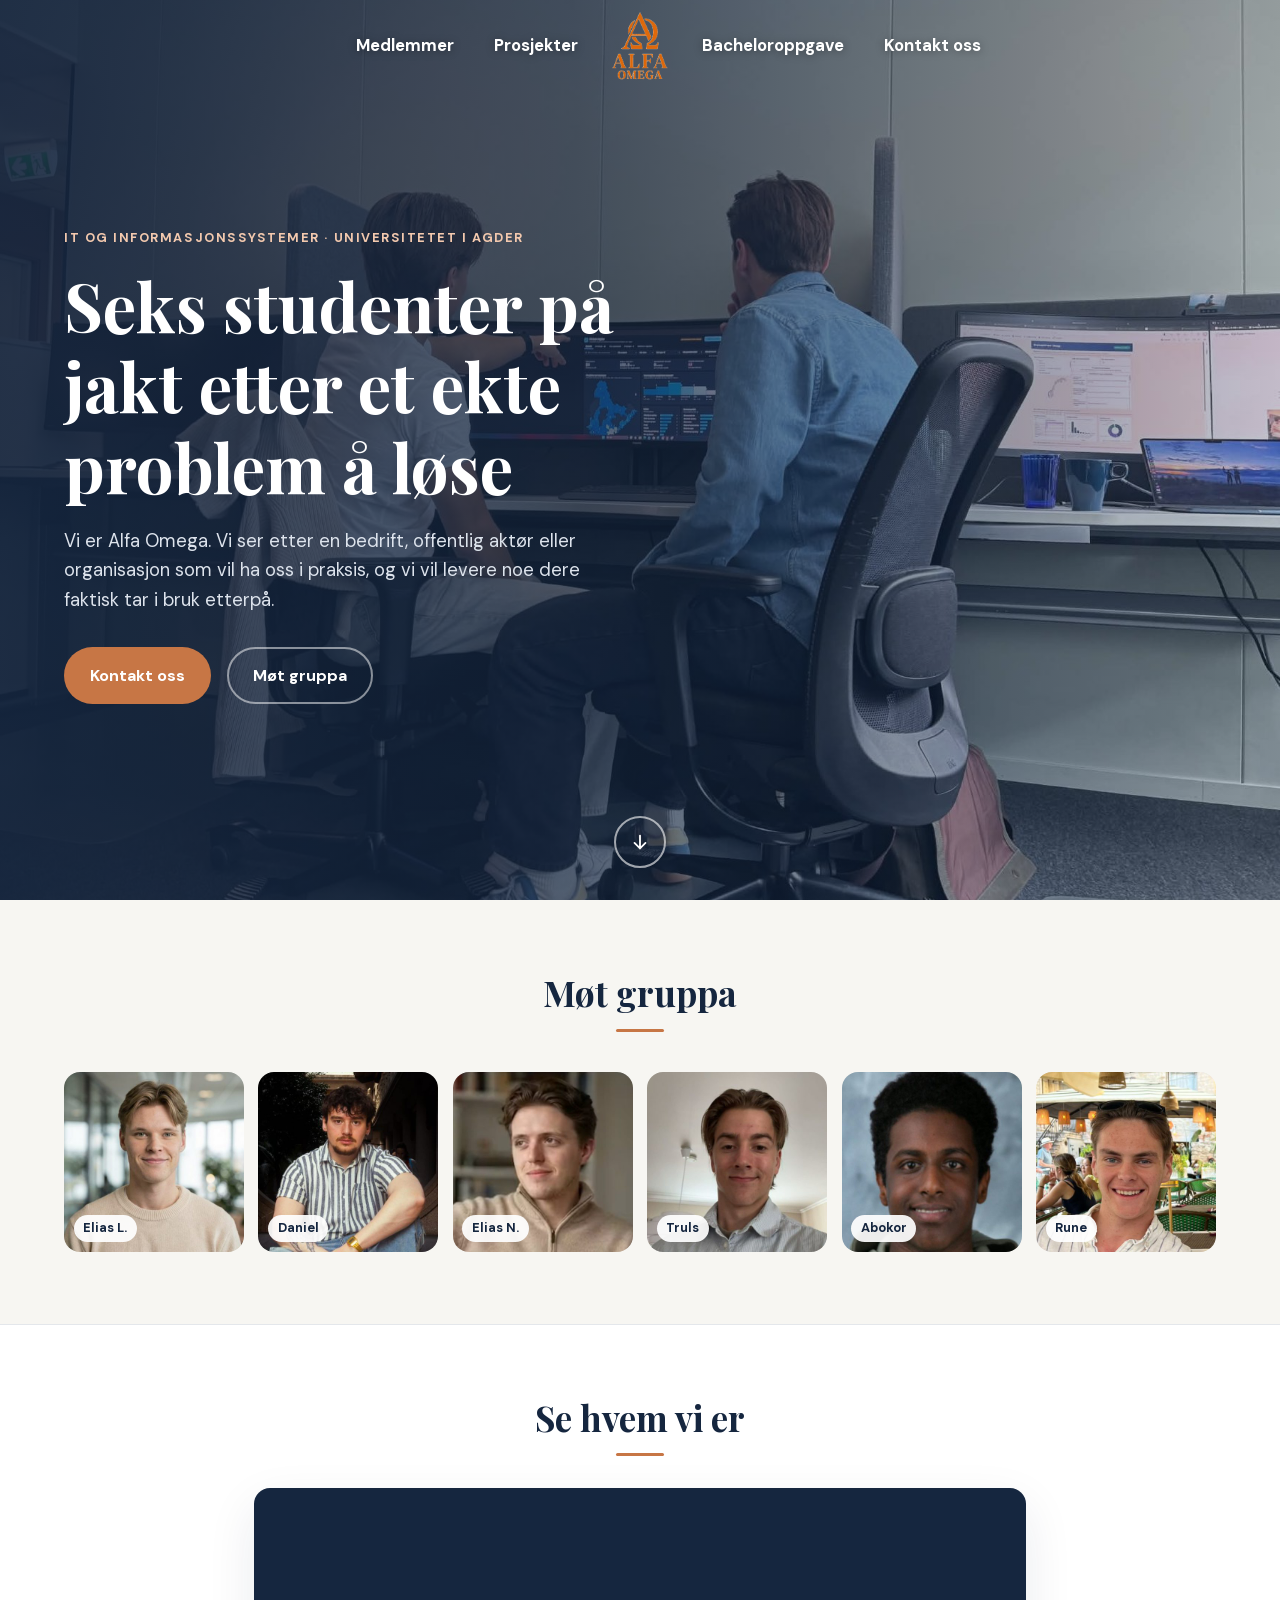
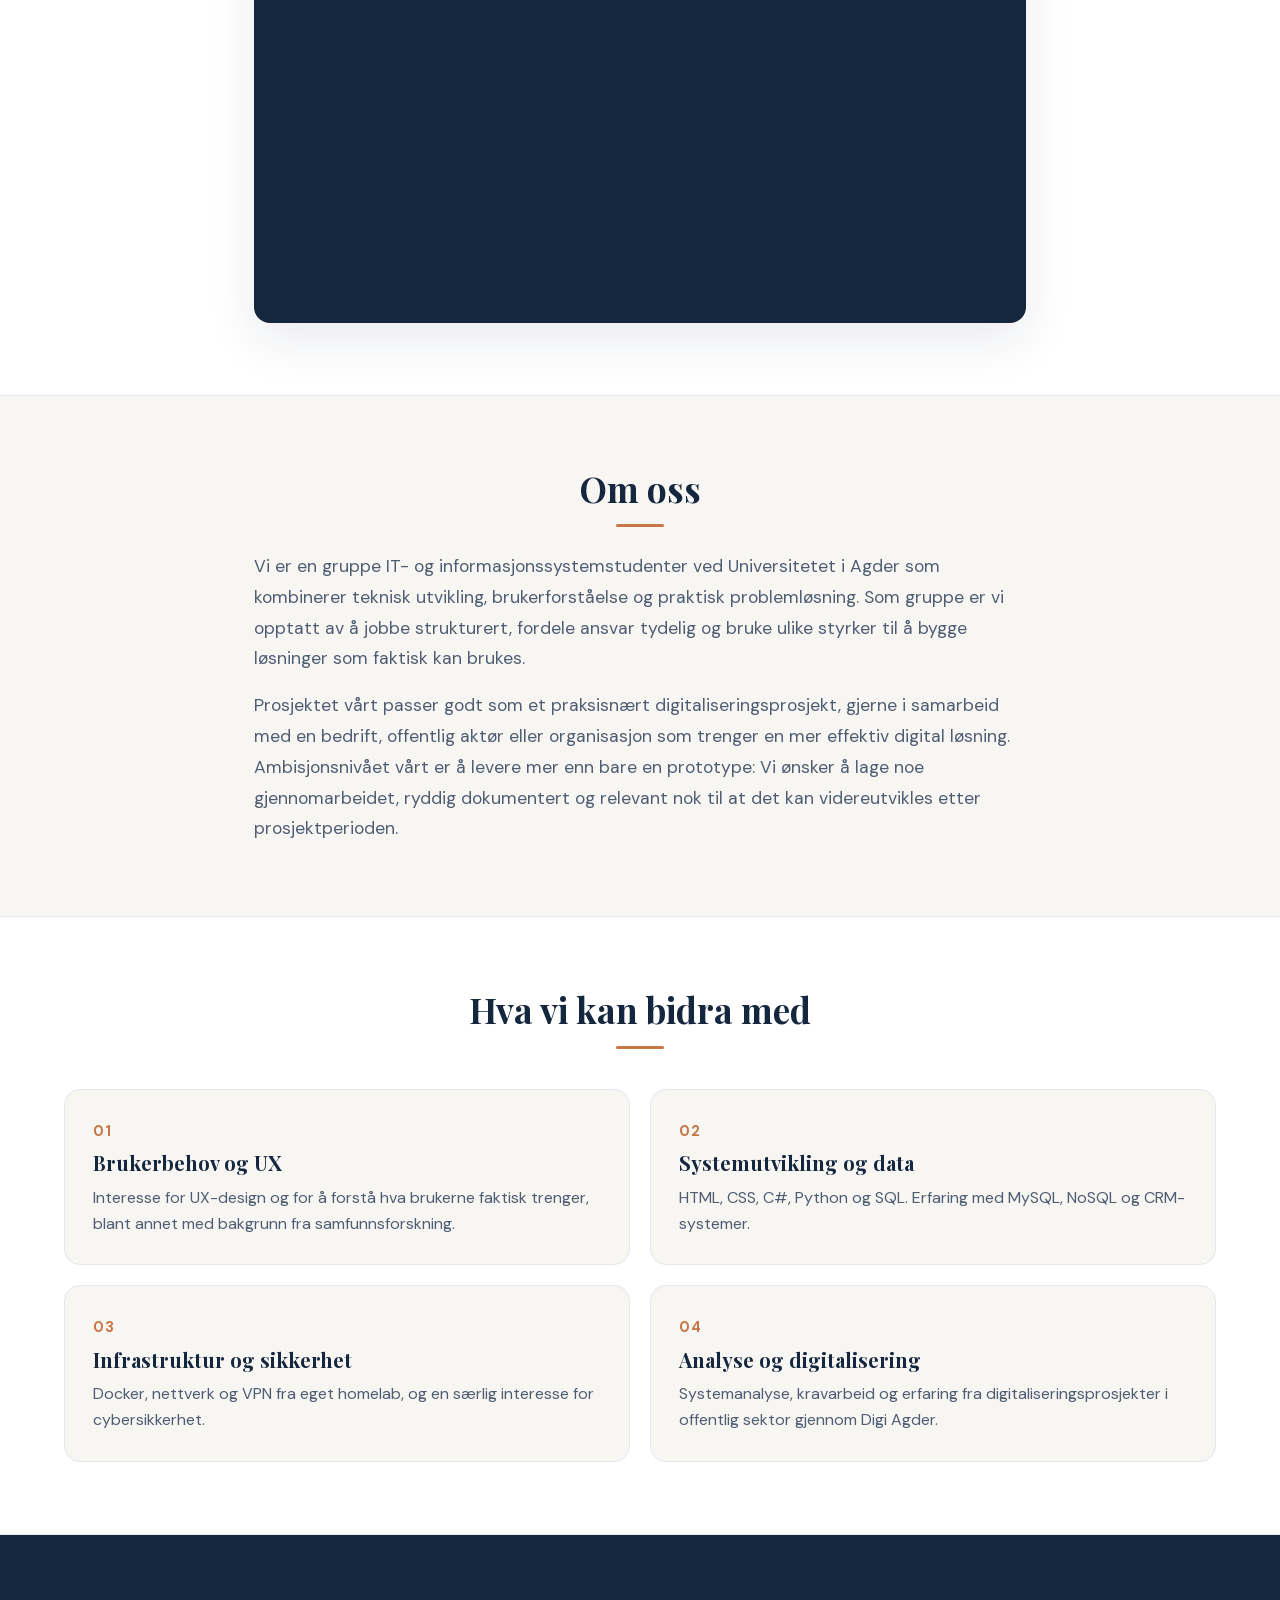
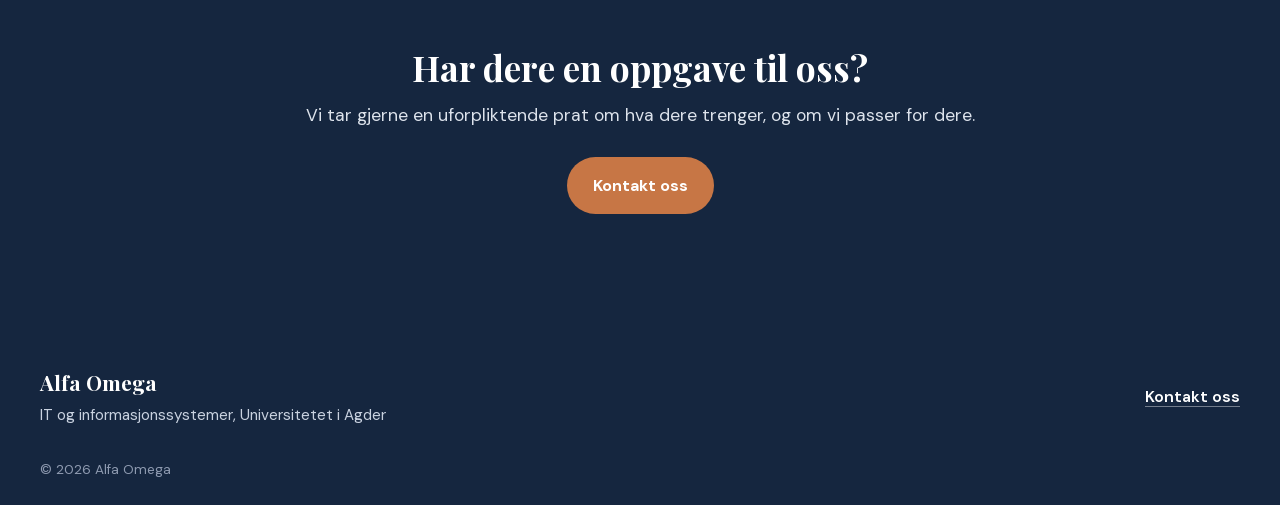
==== commit 84f9c5fd: "La til prosjektvideo" ====
--- a/index.html
+++ b/index.html
@@ -81,14 +81,8 @@
             <div class="narrow">
                 <h2 class="section-title">Se hvem vi er</h2>
                 <div class="video-frame">
-                    <!-- Når videoen er klar, bytt ut hele <div class="video-placeholder"> med for eksempel:
-                    <iframe src="https://www.youtube-nocookie.com/embed/VIDEO-ID" title="Promovideo fra Alfa Omega"
+                    <iframe src="https://www.youtube-nocookie.com/embed/tVhLFVAJoPY" title="Promovideo fra Alfa Omega"
                         allow="accelerometer; encrypted-media; gyroscope; picture-in-picture" allowfullscreen loading="lazy"></iframe>
-                    -->
-                    <div class="video-placeholder">
-                        <svg viewBox="0 0 24 24" aria-hidden="true"><path fill="currentColor" d="M8 5.14v13.72a1 1 0 0 0 1.5.86l11.04-6.86a1 1 0 0 0 0-1.72L9.5 4.28A1 1 0 0 0 8 5.14Z"/></svg>
-                        <p>Promovideoen vår kommer snart</p>
-                    </div>
                 </div>
             </div>
         </section>
--- a/css/site.css
+++ b/css/site.css
@@ -352,17 +352,6 @@
     background: var(--navy);
 }
 .video-frame iframe, .video-frame video { position: absolute; inset: 0; width: 100%; height: 100%; border: 0; }
-.video-placeholder {
-    position: absolute; inset: 0;
-    display: flex; flex-direction: column; align-items: center; justify-content: center; gap: 1rem;
-    background: var(--navy);
-    color: var(--white); text-align: center; padding: 1.5rem;
-}
-.video-placeholder svg {
-    width: 72px; height: 72px; padding: 18px 14px 18px 22px;
-    border-radius: 50%; background: var(--orange); color: var(--white);
-}
-.video-placeholder p { margin: 0; font-weight: 600; font-size: 1.1rem; }
 
 .skills-section { background: var(--white); border-top: 1px solid var(--line); border-bottom: 1px solid var(--line); }
 .skill-grid {
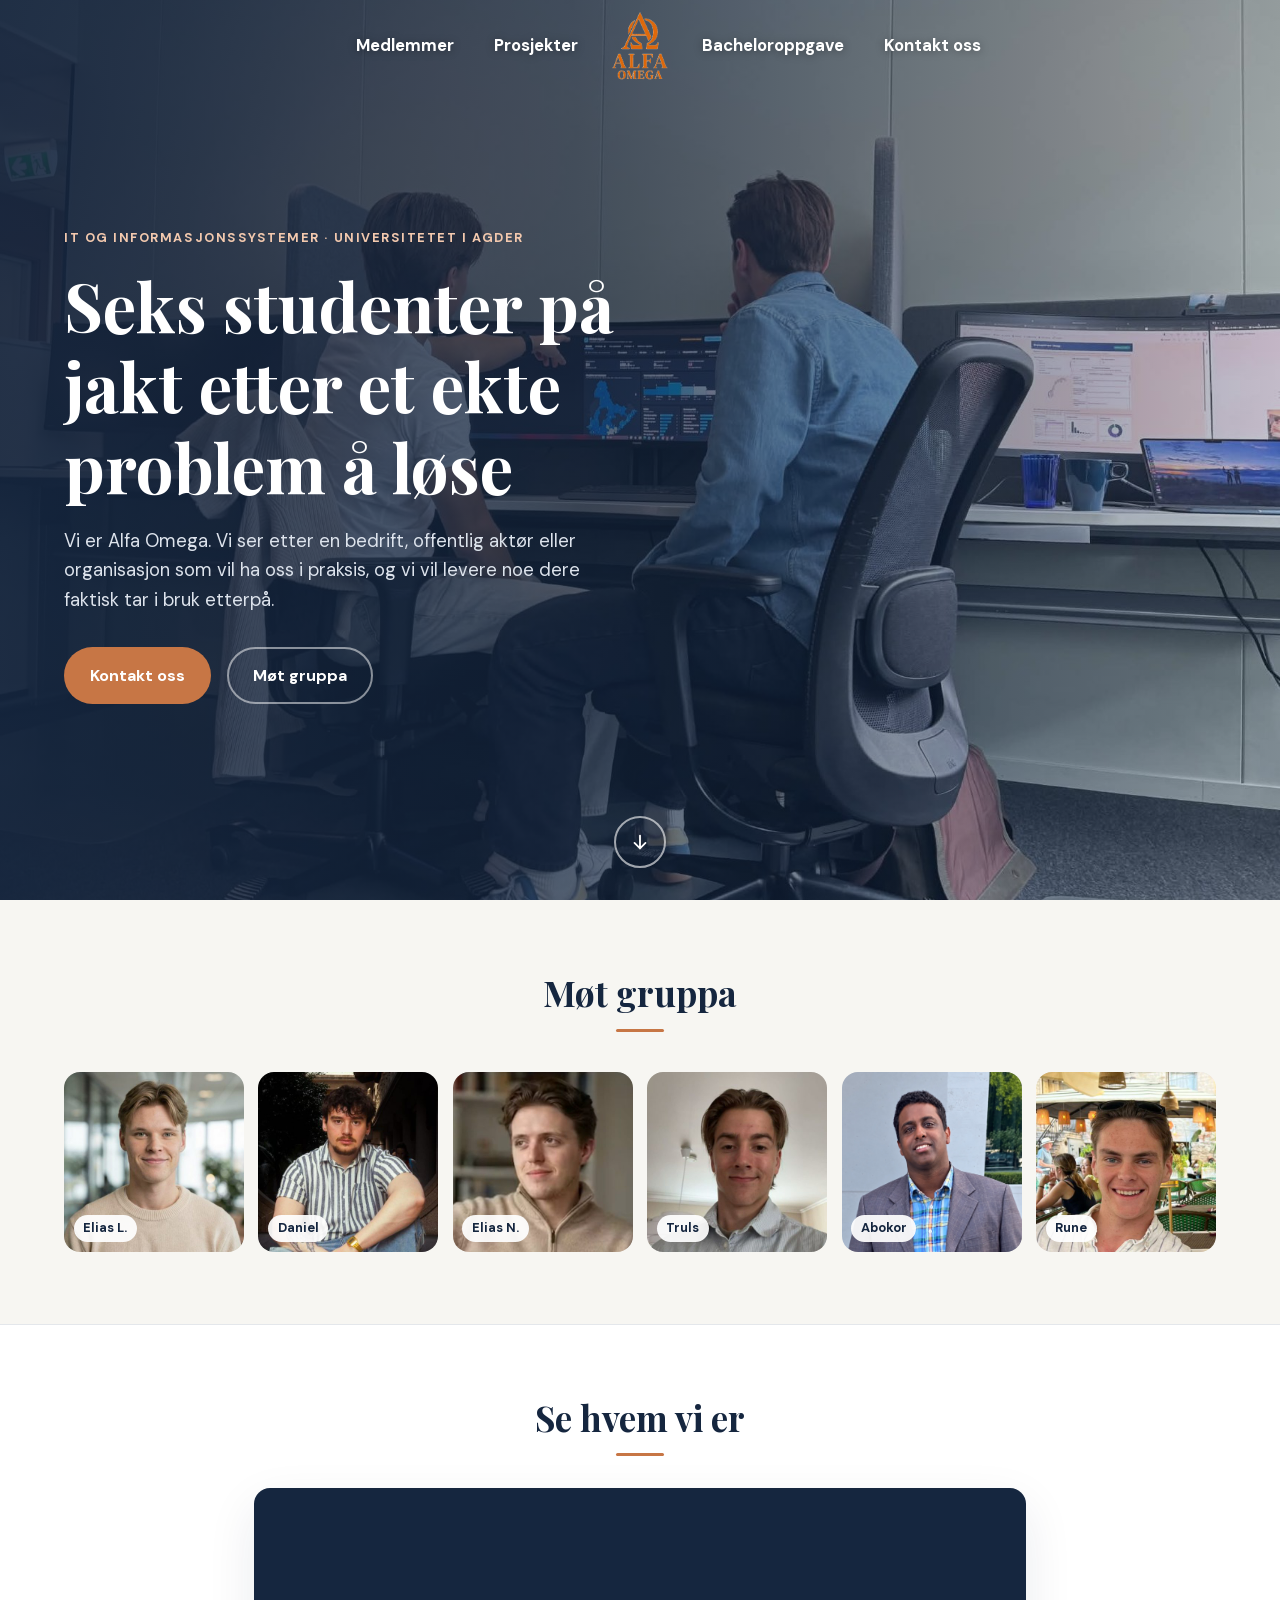
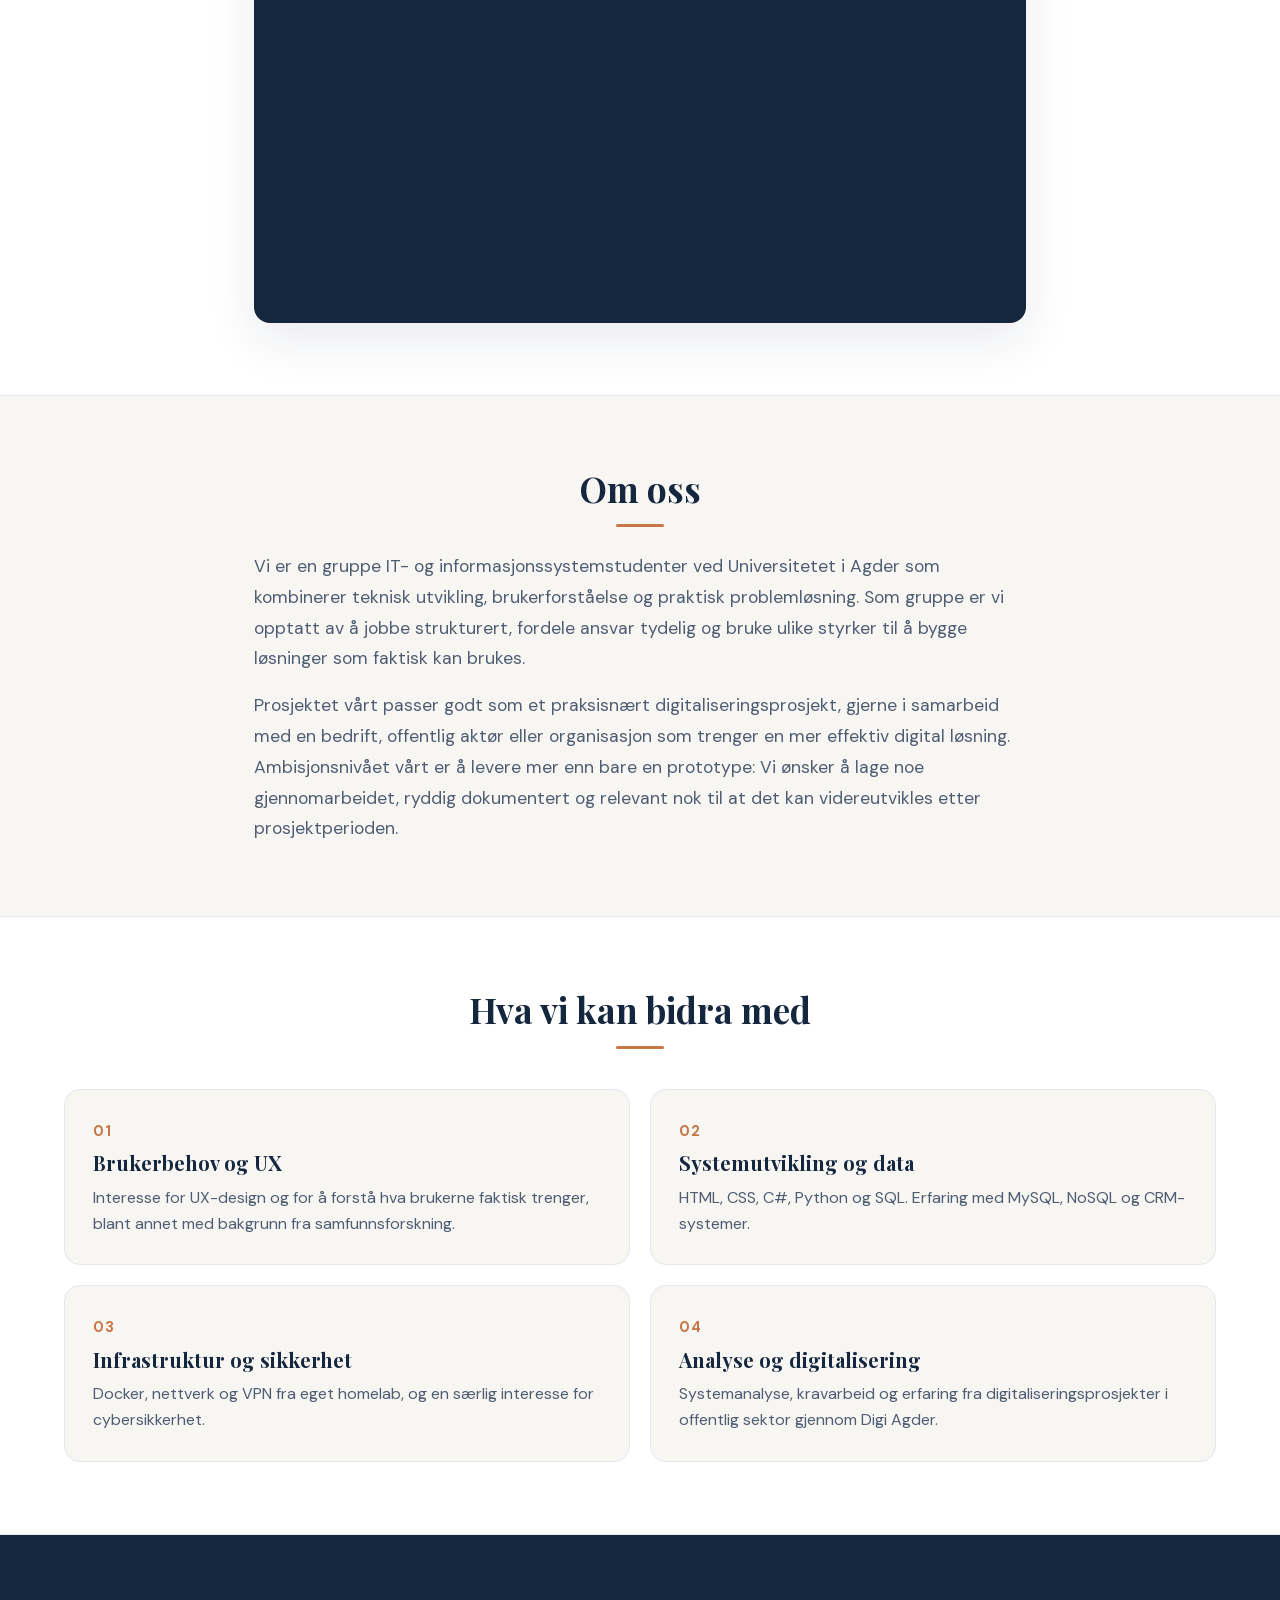
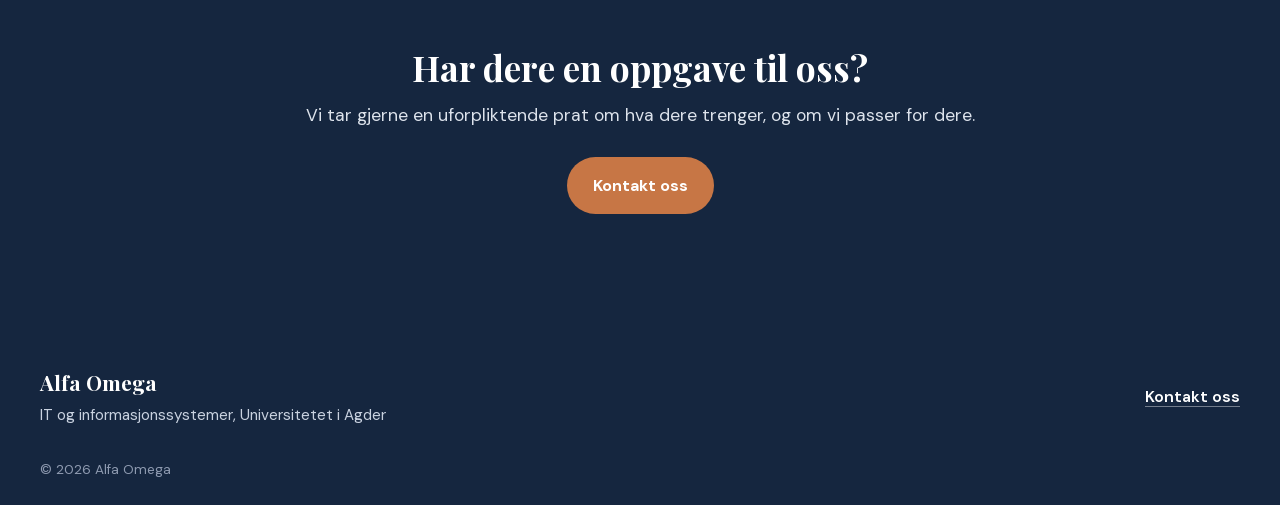
==== commit 9f17595a: "Oppdater profilbildet til Abokor Osman Mahamed" ====
--- a/index.html
+++ b/index.html
@@ -71,7 +71,7 @@
                     <a href="medlemmer.html#daniel-tallaksen" class="face" style="--i:1"><img src="images/opt/daniel-tallaksen-sq.jpg" alt="Daniel Tallaksen" width="480" height="480" loading="eager" /><span>Daniel</span></a>
                     <a href="medlemmer.html#elias-norbakk" class="face" style="--i:2"><img src="images/opt/elias-norbakk-sq.jpg" alt="Elias Nikolai Norbakk" width="480" height="480" loading="eager" /><span>Elias N.</span></a>
                     <a href="medlemmer.html#truls-reime" class="face" style="--i:3"><img src="images/opt/truls-reime-sq.jpg" alt="Truls Reime" width="480" height="480" loading="eager" /><span>Truls</span></a>
-                    <a href="medlemmer.html#abokor-mahamed" class="face" style="--i:4"><img src="images/opt/abokor-mahamed-sq.jpg" alt="Abokor Osman Mahamed" width="480" height="480" loading="eager" /><span>Abokor</span></a>
+                    <a href="medlemmer.html#abokor-mahamed" class="face" style="--i:4"><img src="images/abokor.png" alt="Abokor Osman Mahamed" width="480" height="480" loading="eager" /><span>Abokor</span></a>
                     <a href="medlemmer.html#rune-kvame" class="face" style="--i:5"><img src="images/opt/rune-kvame-sq.jpg" alt="Rune Kvame" width="480" height="480" loading="eager" /><span>Rune</span></a>
                 </div>
             </div>
